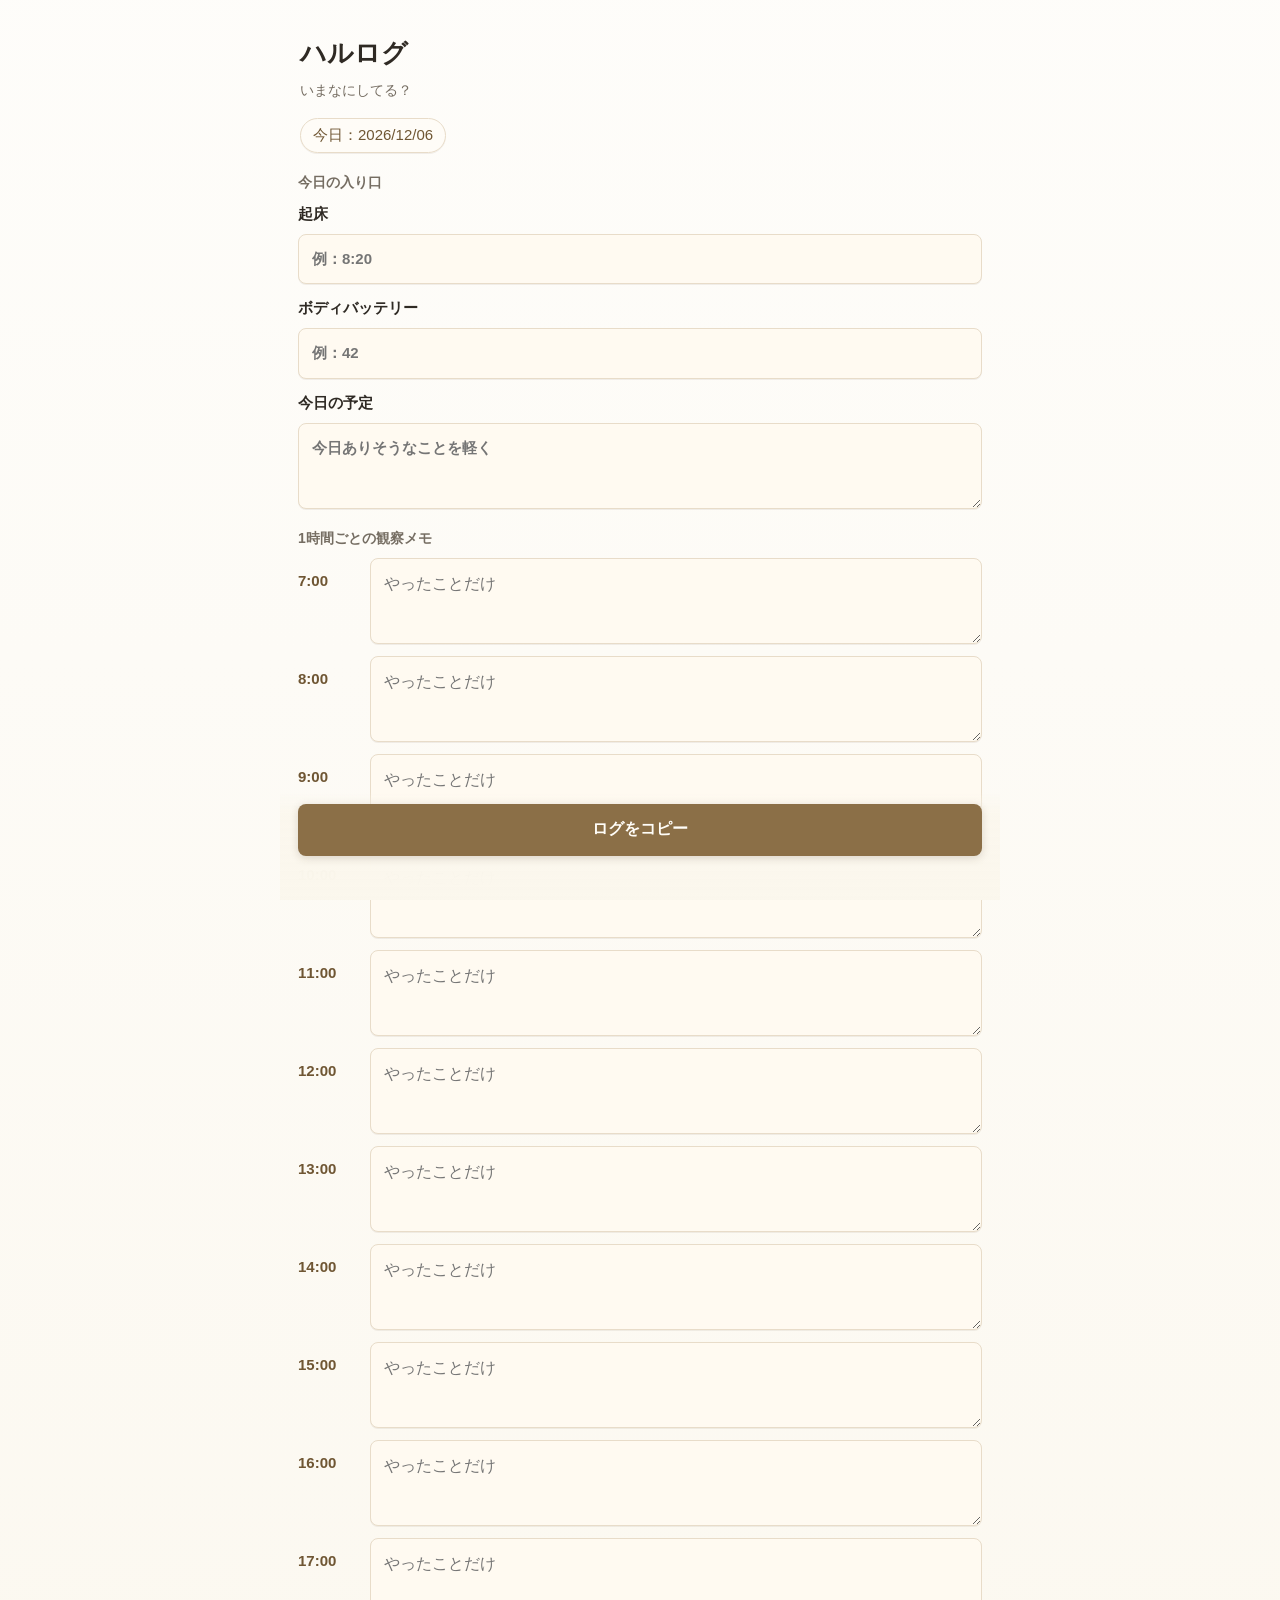
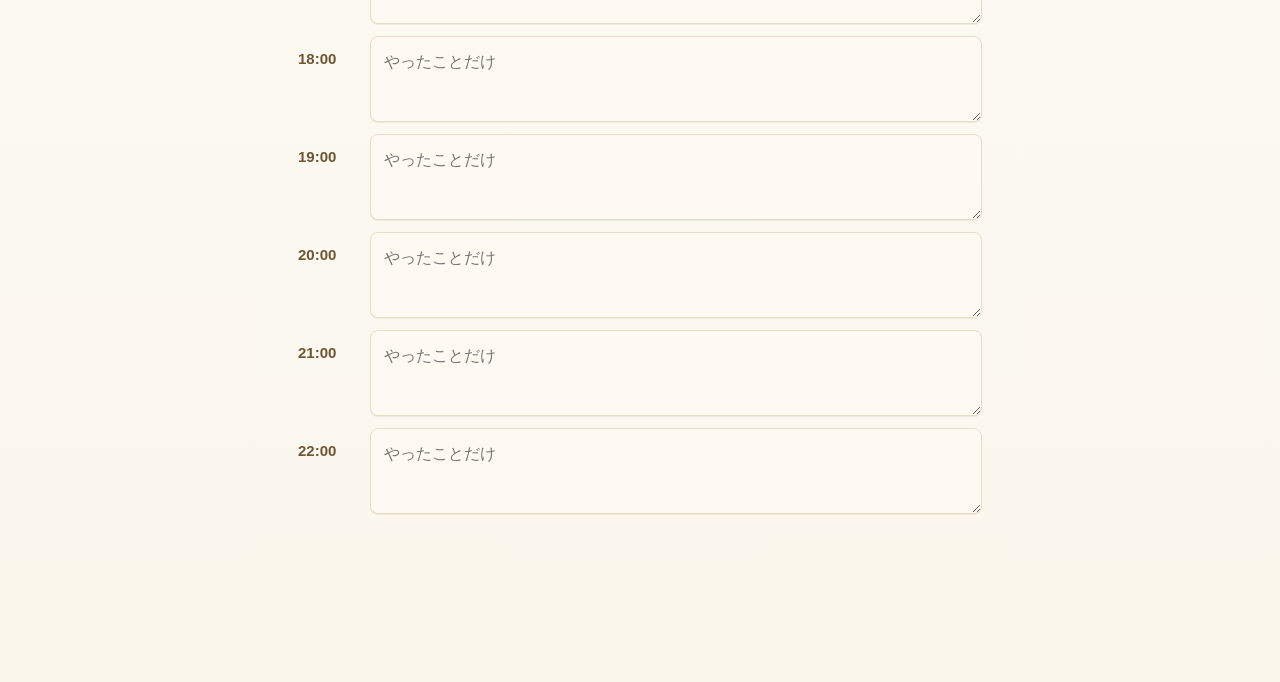
==== index.html @ 66b2111d "Add public Halulog app" ====
<!doctype html>
<html lang="ja">
<head>
  <meta charset="utf-8">
  <meta name="viewport" content="width=device-width, initial-scale=1, viewport-fit=cover">
  <meta name="apple-mobile-web-app-capable" content="yes">
  <meta name="apple-mobile-web-app-title" content="ハルログ">
  <meta name="apple-mobile-web-app-status-bar-style" content="default">
  <meta name="theme-color" content="#fbf7ed">
  <meta name="description" content="1時間ごとにやったことだけを軽く残す、個人用の時間ログアプリです。">
  <link rel="manifest" href="manifest.json">
  <link rel="apple-touch-icon" href="icons/icon-180.png">
  <link rel="icon" href="icons/icon.svg" type="image/svg+xml">
  <title>ハルログ｜いまなにしてる？</title>
  <style>
    :root {
      --paper: #fffdf7;
      --cream: #fbf7ed;
      --ink: #2f2a24;
      --muted: #756d62;
      --line: #e8dcc9;
      --field: #fffaf1;
      --accent: #8b6f47;
      --accent-dark: #6f5633;
      --shadow: 0 1px 0 rgba(86, 67, 40, 0.08);
    }

    * {
      box-sizing: border-box;
    }

    html {
      min-height: 100%;
      background: var(--cream);
    }

    body {
      min-height: 100%;
      margin: 0;
      color: var(--ink);
      background:
        linear-gradient(180deg, rgba(255, 255, 255, 0.7), rgba(251, 247, 237, 0.95)),
        var(--cream);
      font-family: -apple-system, BlinkMacSystemFont, "Hiragino Sans", "Yu Gothic", "YuGothic", "Noto Sans JP", sans-serif;
      font-size: 16px;
      line-height: 1.65;
    }

    .app {
      width: min(100%, 720px);
      margin: 0 auto;
      padding: max(22px, env(safe-area-inset-top)) 18px max(30px, env(safe-area-inset-bottom));
    }

    header {
      padding: 10px 2px 18px;
    }

    h1 {
      margin: 0;
      font-size: 26px;
      font-weight: 700;
      letter-spacing: 0;
    }

    .subtitle {
      margin: 4px 0 0;
      color: var(--muted);
      font-size: 14px;
    }

    .today {
      display: inline-flex;
      align-items: center;
      min-height: 34px;
      margin-top: 16px;
      padding: 4px 12px;
      border: 1px solid var(--line);
      border-radius: 999px;
      background: rgba(255, 253, 247, 0.76);
      color: var(--accent-dark);
      font-size: 15px;
      box-shadow: var(--shadow);
    }

    main {
      display: grid;
      gap: 18px;
      padding-bottom: 8px;
    }

    section {
      padding: 0;
    }

    .section-title {
      margin: 0 0 8px;
      color: var(--muted);
      font-size: 14px;
      font-weight: 700;
    }

    .field-group,
    .hour-list {
      display: grid;
      gap: 12px;
    }

    label {
      display: grid;
      gap: 7px;
      color: var(--ink);
      font-size: 15px;
      font-weight: 650;
    }

    input,
    textarea {
      width: 100%;
      border: 1px solid var(--line);
      border-radius: 8px;
      background: var(--field);
      color: var(--ink);
      font: inherit;
      box-shadow: var(--shadow);
      outline: none;
      -webkit-appearance: none;
      appearance: none;
    }

    input {
      min-height: 50px;
      padding: 12px 13px;
    }

    textarea {
      min-height: 86px;
      padding: 12px 13px;
      resize: vertical;
    }

    input:focus,
    textarea:focus {
      border-color: #c5a778;
      background: #fffdf8;
      box-shadow: 0 0 0 3px rgba(197, 167, 120, 0.22);
    }

    .hour-row {
      display: grid;
      grid-template-columns: 62px 1fr;
      gap: 10px;
      align-items: start;
      scroll-margin-bottom: 90px;
    }

    .hour {
      padding-top: 11px;
      color: var(--accent-dark);
      font-size: 15px;
      font-weight: 700;
      white-space: nowrap;
    }

    .actions {
      position: sticky;
      bottom: 0;
      z-index: 2;
      margin: 4px -18px 0;
      padding: 12px 18px calc(12px + env(safe-area-inset-bottom));
      background: linear-gradient(180deg, rgba(251, 247, 237, 0), rgba(251, 247, 237, 0.96) 22%, var(--cream));
    }

    button {
      width: 100%;
      min-height: 52px;
      border: 0;
      border-radius: 8px;
      background: var(--accent);
      color: #fffdf8;
      font: inherit;
      font-weight: 700;
      box-shadow: 0 2px 8px rgba(71, 52, 26, 0.18);
      cursor: pointer;
      -webkit-tap-highlight-color: transparent;
    }

    button:active {
      transform: translateY(1px);
      background: var(--accent-dark);
    }

    .message {
      min-height: 24px;
      margin: 8px 0 0;
      color: var(--muted);
      font-size: 14px;
      text-align: center;
    }

    @media (max-width: 380px) {
      .app {
        padding-left: 14px;
        padding-right: 14px;
      }

      .hour-row {
        grid-template-columns: 56px 1fr;
        gap: 8px;
      }

      h1 {
        font-size: 24px;
      }
    }
  </style>
</head>
<body>
  <div class="app">
    <header>
      <h1>ハルログ</h1>
      <p class="subtitle">いまなにしてる？</p>
      <div class="today" id="todayText" aria-live="polite"></div>
    </header>

    <main>
      <section aria-labelledby="dayTitle">
        <h2 class="section-title" id="dayTitle">今日の入り口</h2>
        <div class="field-group">
          <label>
            起床
            <input id="wake" type="text" autocomplete="off" placeholder="例：8:20">
          </label>
          <label>
            ボディバッテリー
            <input id="battery" type="text" autocomplete="off" placeholder="例：42">
          </label>
          <label>
            今日の予定
            <textarea id="plan" placeholder="今日ありそうなことを軽く"></textarea>
          </label>
        </div>
      </section>

      <section aria-labelledby="logTitle">
        <h2 class="section-title" id="logTitle">1時間ごとの観察メモ</h2>
        <div class="hour-list" id="hourList"></div>
      </section>

      <div class="actions">
        <button id="copyButton" type="button">ログをコピー</button>
        <p class="message" id="message" aria-live="polite"></p>
      </div>
    </main>
  </div>

  <script>
    (() => {
      const hours = Array.from({ length: 16 }, (_, index) => index + 7);
      const fields = ["wake", "battery", "plan"];
      const today = new Date();
      const dateKey = formatDate(today, "-");
      const storageKey = `halulog:${dateKey}`;
      const todayLabel = formatDate(today, "/");
      const hourList = document.getElementById("hourList");
      const message = document.getElementById("message");

      document.getElementById("todayText").textContent = `今日：${todayLabel}`;

      // 時間ごとの入力欄を作る
      hours.forEach((hour) => {
        const row = document.createElement("div");
        row.className = "hour-row";

        const time = document.createElement("div");
        time.className = "hour";
        time.textContent = `${hour}:00`;

        const textarea = document.createElement("textarea");
        textarea.id = `hour-${hour}`;
        textarea.dataset.hour = String(hour);
        textarea.setAttribute("aria-label", `${hour}:00 のメモ`);
        textarea.placeholder = "やったことだけ";

        row.append(time, textarea);
        hourList.append(row);
      });

      const data = loadData();
      restoreData(data);

      // 入力したら日付ごとに自動保存
      document.addEventListener("input", (event) => {
        if (event.target.matches("input, textarea")) {
          const saved = saveData();
          showMessage(saved ? "保存しました" : "保存できませんでした", 900);
        }
      });

      document.getElementById("copyButton").addEventListener("click", async () => {
        const text = buildCopyText();

        try {
          await copyText(text);
          showMessage("コピーしました");
        } catch (error) {
          showMessage("コピーできませんでした。本文を選んでコピーしてください。");
        }
      });

      function formatDate(date, separator) {
        const year = date.getFullYear();
        const month = String(date.getMonth() + 1).padStart(2, "0");
        const day = String(date.getDate()).padStart(2, "0");
        return `${year}${separator}${month}${separator}${day}`;
      }

      function loadData() {
        try {
          return JSON.parse(localStorage.getItem(storageKey)) || {};
        } catch (error) {
          return {};
        }
      }

      function restoreData(saved) {
        fields.forEach((id) => {
          document.getElementById(id).value = saved[id] || "";
        });

        hours.forEach((hour) => {
          document.getElementById(`hour-${hour}`).value = saved.logs?.[hour] || "";
        });
      }

      function collectData() {
        const logs = {};
        hours.forEach((hour) => {
          logs[hour] = document.getElementById(`hour-${hour}`).value;
        });

        return {
          wake: document.getElementById("wake").value,
          battery: document.getElementById("battery").value,
          plan: document.getElementById("plan").value,
          logs
        };
      }

      function saveData() {
        try {
          localStorage.setItem(storageKey, JSON.stringify(collectData()));
          return true;
        } catch (error) {
          return false;
        }
      }

      function buildCopyText() {
        const current = collectData();
        const lines = [
          "【ハルログ】",
          `今日：${todayLabel}`,
          `起床：${current.wake}`,
          `ボディバッテリー：${current.battery}`,
          `今日の予定：${current.plan}`,
          ""
        ];

        hours.forEach((hour) => {
          lines.push(`${hour}:00　${current.logs[hour]}`);
        });

        return lines.join("\n");
      }

      async function copyText(text) {
        if (navigator.clipboard && window.isSecureContext) {
          try {
            await navigator.clipboard.writeText(text);
            return;
          } catch (error) {
            // Safariで許可されない時は下の方法を試す
          }
        }

        // 古い環境やfile表示向けのコピー処理
        const helper = document.createElement("textarea");
        helper.value = text;
        helper.setAttribute("readonly", "");
        helper.style.fontSize = "16px";
        helper.style.position = "fixed";
        helper.style.top = "0";
        helper.style.left = "0";
        helper.style.width = "1px";
        helper.style.height = "1px";
        helper.style.opacity = "0.01";
        document.body.append(helper);
        helper.focus();
        helper.select();
        helper.setSelectionRange(0, helper.value.length);
        const copied = document.execCommand("copy");
        helper.remove();

        if (!copied) {
          throw new Error("Copy failed");
        }
      }

      function showMessage(text, duration = 1800) {
        message.textContent = text;
        window.clearTimeout(showMessage.timer);
        showMessage.timer = window.setTimeout(() => {
          message.textContent = "";
        }, duration);
      }
    })();
  </script>
</body>
</html>
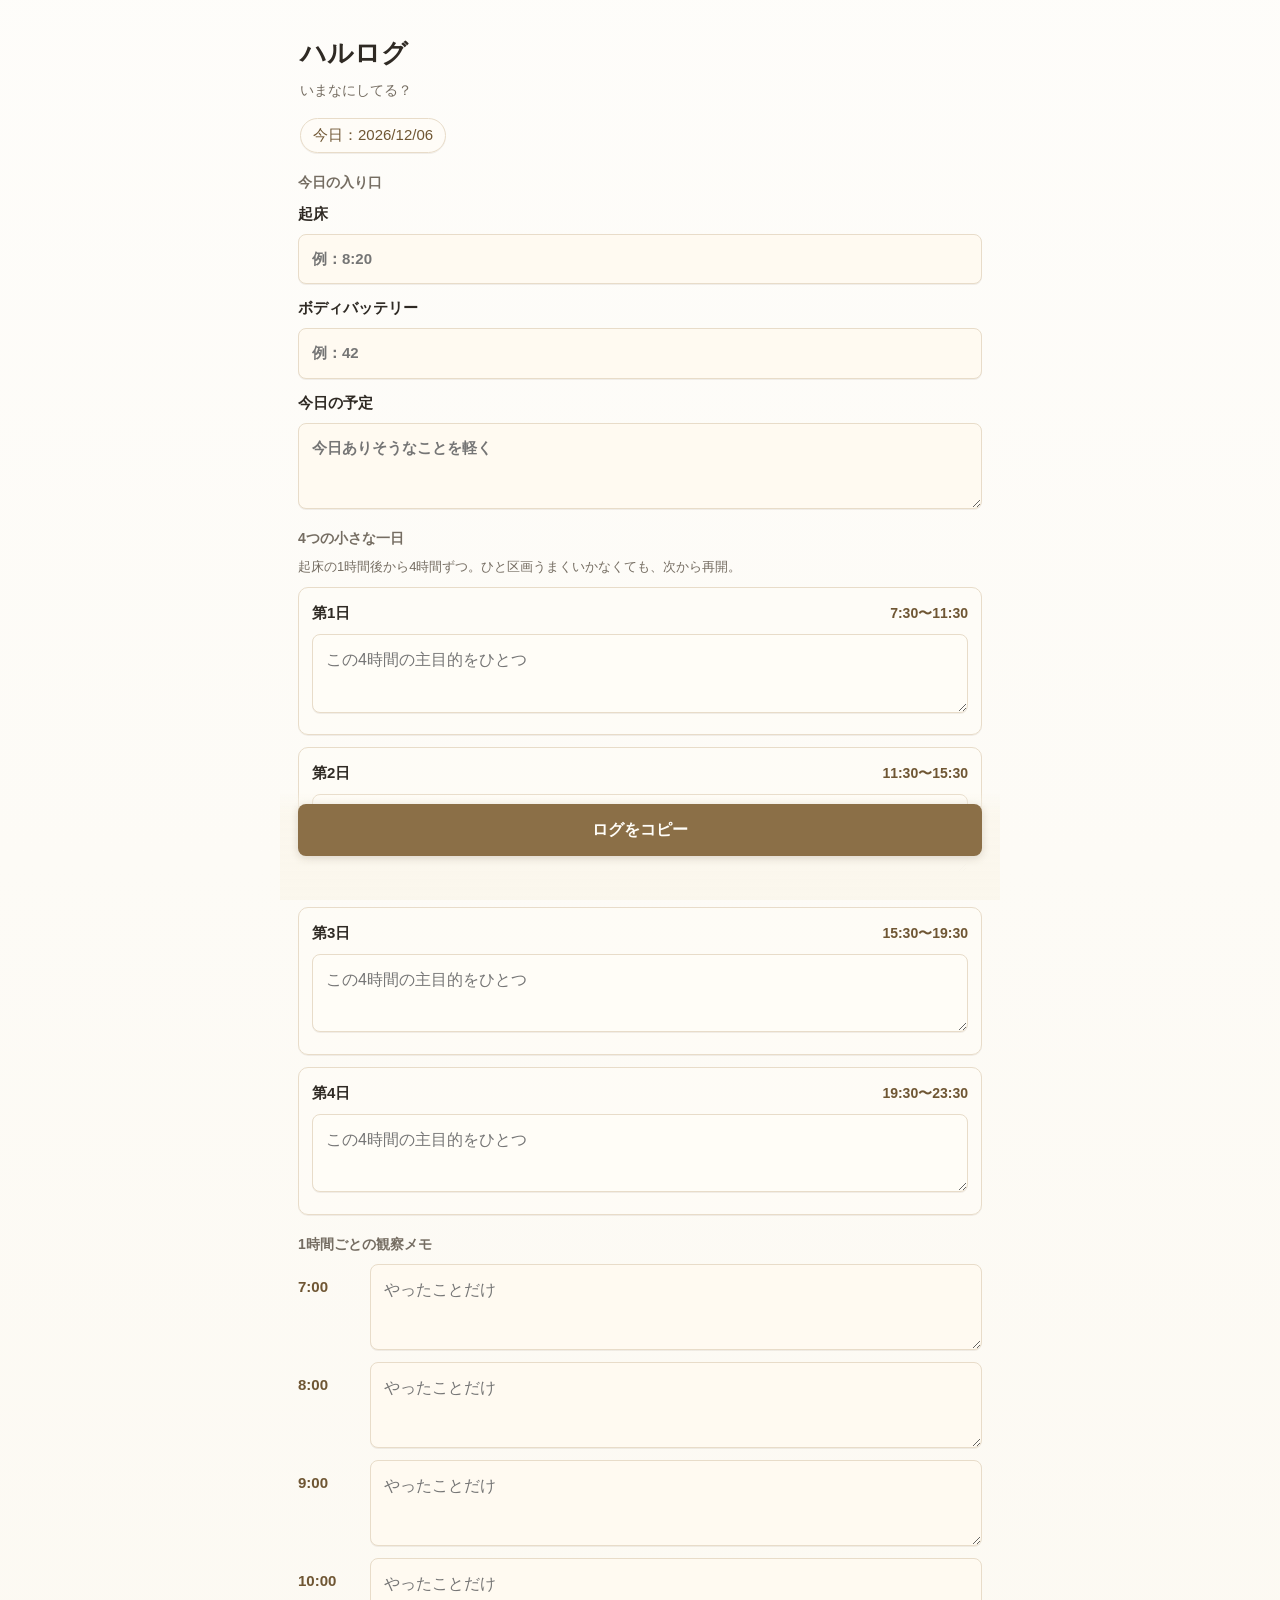
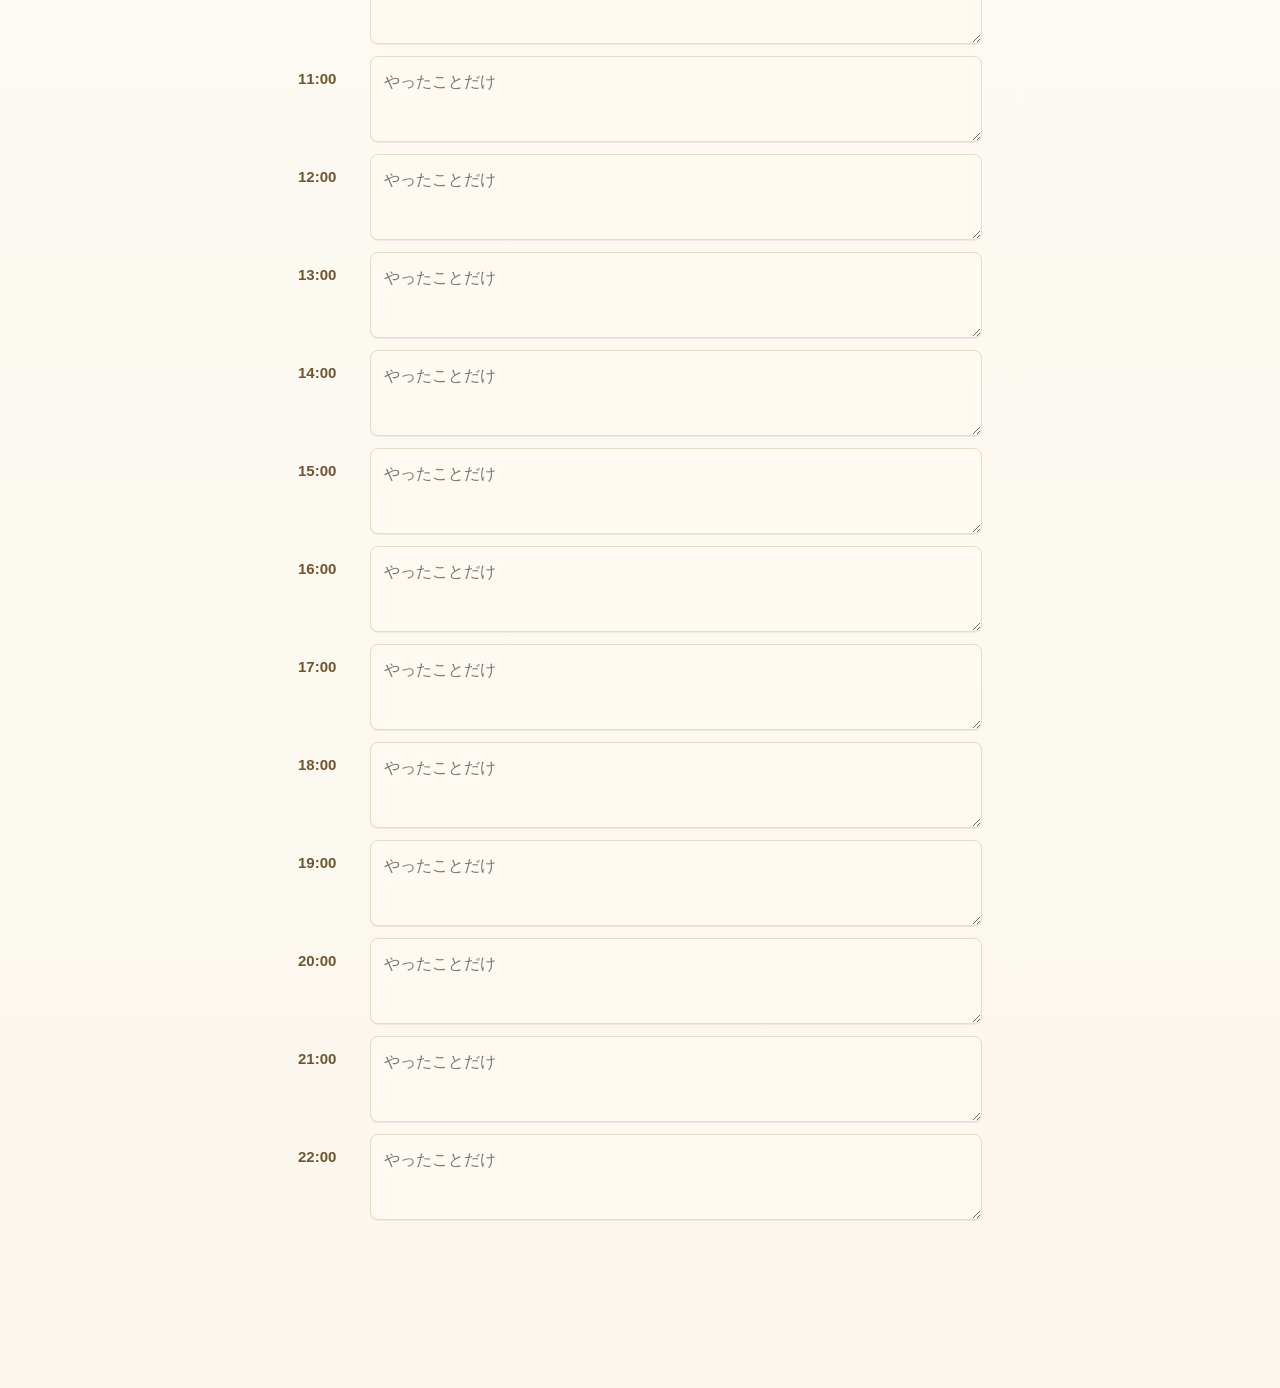
==== commit f7e30027: "Add four-part day planner" ====
--- a/index.html
+++ b/index.html
@@ -7,7 +7,7 @@
   <meta name="apple-mobile-web-app-title" content="ハルログ">
   <meta name="apple-mobile-web-app-status-bar-style" content="default">
   <meta name="theme-color" content="#fbf7ed">
-  <meta name="description" content="1時間ごとにやったことだけを軽く残す、個人用の時間ログアプリです。">
+  <meta name="description" content="一日を4時間ずつの小さな区画に分けて予定と記録を残す、個人用の時間ログアプリです。">
   <link rel="manifest" href="manifest.json">
   <link rel="apple-touch-icon" href="icons/icon-180.png">
   <link rel="icon" href="icons/icon.svg" type="image/svg+xml">
@@ -101,6 +101,7 @@
     }
 
     .field-group,
+    .day-list,
     .hour-list {
       display: grid;
       gap: 12px;
@@ -144,6 +145,46 @@
       border-color: #c5a778;
       background: #fffdf8;
       box-shadow: 0 0 0 3px rgba(197, 167, 120, 0.22);
+    }
+
+    .section-note {
+      margin: -2px 0 10px;
+      color: var(--muted);
+      font-size: 13px;
+    }
+
+    .day-card {
+      padding: 13px;
+      border: 1px solid var(--line);
+      border-radius: 10px;
+      background: rgba(255, 253, 247, 0.72);
+      box-shadow: var(--shadow);
+    }
+
+    .day-heading {
+      display: flex;
+      align-items: baseline;
+      justify-content: space-between;
+      gap: 12px;
+      margin-bottom: 8px;
+    }
+
+    .day-number {
+      color: var(--ink);
+      font-size: 15px;
+      font-weight: 700;
+    }
+
+    .day-time {
+      color: var(--accent-dark);
+      font-size: 14px;
+      font-weight: 700;
+      white-space: nowrap;
+    }
+
+    .day-card textarea {
+      min-height: 76px;
+      background: var(--paper);
     }
 
     .hour-row {
@@ -242,6 +283,12 @@
         </div>
       </section>
 
+      <section aria-labelledby="dayPlanTitle">
+        <h2 class="section-title" id="dayPlanTitle">4つの小さな一日</h2>
+        <p class="section-note">起床の1時間後から4時間ずつ。ひと区画うまくいかなくても、次から再開。</p>
+        <div class="day-list" id="dayList"></div>
+      </section>
+
       <section aria-labelledby="logTitle">
         <h2 class="section-title" id="logTitle">1時間ごとの観察メモ</h2>
         <div class="hour-list" id="hourList"></div>
@@ -257,15 +304,46 @@
   <script>
     (() => {
       const hours = Array.from({ length: 16 }, (_, index) => index + 7);
+      const dayPlans = Array.from({ length: 4 }, (_, index) => index);
       const fields = ["wake", "battery", "plan"];
       const today = new Date();
       const dateKey = formatDate(today, "-");
       const storageKey = `halulog:${dateKey}`;
       const todayLabel = formatDate(today, "/");
+      const dayList = document.getElementById("dayList");
       const hourList = document.getElementById("hourList");
       const message = document.getElementById("message");
 
       document.getElementById("todayText").textContent = `今日：${todayLabel}`;
+
+      // 起床の1時間後から、4時間ずつの「小さな一日」を作る
+      dayPlans.forEach((index) => {
+        const card = document.createElement("div");
+        card.className = "day-card";
+
+        const heading = document.createElement("div");
+        heading.className = "day-heading";
+
+        const number = document.createElement("div");
+        number.className = "day-number";
+        number.textContent = `第${index + 1}日`;
+
+        const time = document.createElement("div");
+        time.className = "day-time";
+        time.id = `day-time-${index}`;
+
+        const textarea = document.createElement("textarea");
+        textarea.id = `day-plan-${index}`;
+        textarea.dataset.dayPlan = String(index);
+        textarea.setAttribute("aria-label", `第${index + 1}日の予定`);
+        textarea.placeholder = "この4時間の主目的をひとつ";
+
+        heading.append(number, time);
+        card.append(heading, textarea);
+        dayList.append(card);
+      });
+
+      updateDayTimes();
 
       // 時間ごとの入力欄を作る
       hours.forEach((hour) => {
@@ -291,6 +369,10 @@
 
       // 入力したら日付ごとに自動保存
       document.addEventListener("input", (event) => {
+        if (event.target.id === "wake") {
+          updateDayTimes();
+        }
+
         if (event.target.matches("input, textarea")) {
           const saved = saveData();
           showMessage(saved ? "保存しました" : "保存できませんでした", 900);
@@ -328,12 +410,23 @@
           document.getElementById(id).value = saved[id] || "";
         });
 
+        dayPlans.forEach((index) => {
+          document.getElementById(`day-plan-${index}`).value = saved.dayPlans?.[index] || "";
+        });
+
         hours.forEach((hour) => {
           document.getElementById(`hour-${hour}`).value = saved.logs?.[hour] || "";
         });
+
+        updateDayTimes();
       }
 
       function collectData() {
+        const plannedDays = {};
+        dayPlans.forEach((index) => {
+          plannedDays[index] = document.getElementById(`day-plan-${index}`).value;
+        });
+
         const logs = {};
         hours.forEach((hour) => {
           logs[hour] = document.getElementById(`hour-${hour}`).value;
@@ -343,6 +436,7 @@
           wake: document.getElementById("wake").value,
           battery: document.getElementById("battery").value,
           plan: document.getElementById("plan").value,
+          dayPlans: plannedDays,
           logs
         };
       }
@@ -364,14 +458,53 @@
           `起床：${current.wake}`,
           `ボディバッテリー：${current.battery}`,
           `今日の予定：${current.plan}`,
-          ""
+          "",
+          "【4つの小さな一日】"
         ];
+
+        dayPlans.forEach((index) => {
+          lines.push(`第${index + 1}日（${getDayTimeLabel(index)}）　${current.dayPlans[index]}`);
+        });
+
+        lines.push("", "【1時間ごとの観察メモ】");
 
         hours.forEach((hour) => {
           lines.push(`${hour}:00　${current.logs[hour]}`);
         });
 
         return lines.join("\n");
+      }
+
+      function updateDayTimes() {
+        dayPlans.forEach((index) => {
+          document.getElementById(`day-time-${index}`).textContent = getDayTimeLabel(index);
+        });
+      }
+
+      function getDayTimeLabel(index) {
+        const wakeMinutes = parseTime(document.getElementById("wake").value);
+        const firstStart = (wakeMinutes ?? 390) + 60;
+        const start = firstStart + index * 240;
+        const end = start + 240;
+        return `${formatClock(start)}〜${formatClock(end)}`;
+      }
+
+      function parseTime(value) {
+        const match = String(value).trim().match(/^(\d{1,2}):(\d{2})$/);
+        if (!match) return null;
+
+        const hour = Number(match[1]);
+        const minute = Number(match[2]);
+        if (hour > 23 || minute > 59) return null;
+        return hour * 60 + minute;
+      }
+
+      function formatClock(totalMinutes) {
+        const dayOffset = Math.floor(totalMinutes / 1440);
+        const normalized = ((totalMinutes % 1440) + 1440) % 1440;
+        const hour = Math.floor(normalized / 60);
+        const minute = String(normalized % 60).padStart(2, "0");
+        return `${dayOffset > 0 ? "翌 " : ""}${hour}:${minute}`;
       }
 
       async function copyText(text) {
@@ -418,3 +551,4 @@
   </script>
 </body>
 </html>
+
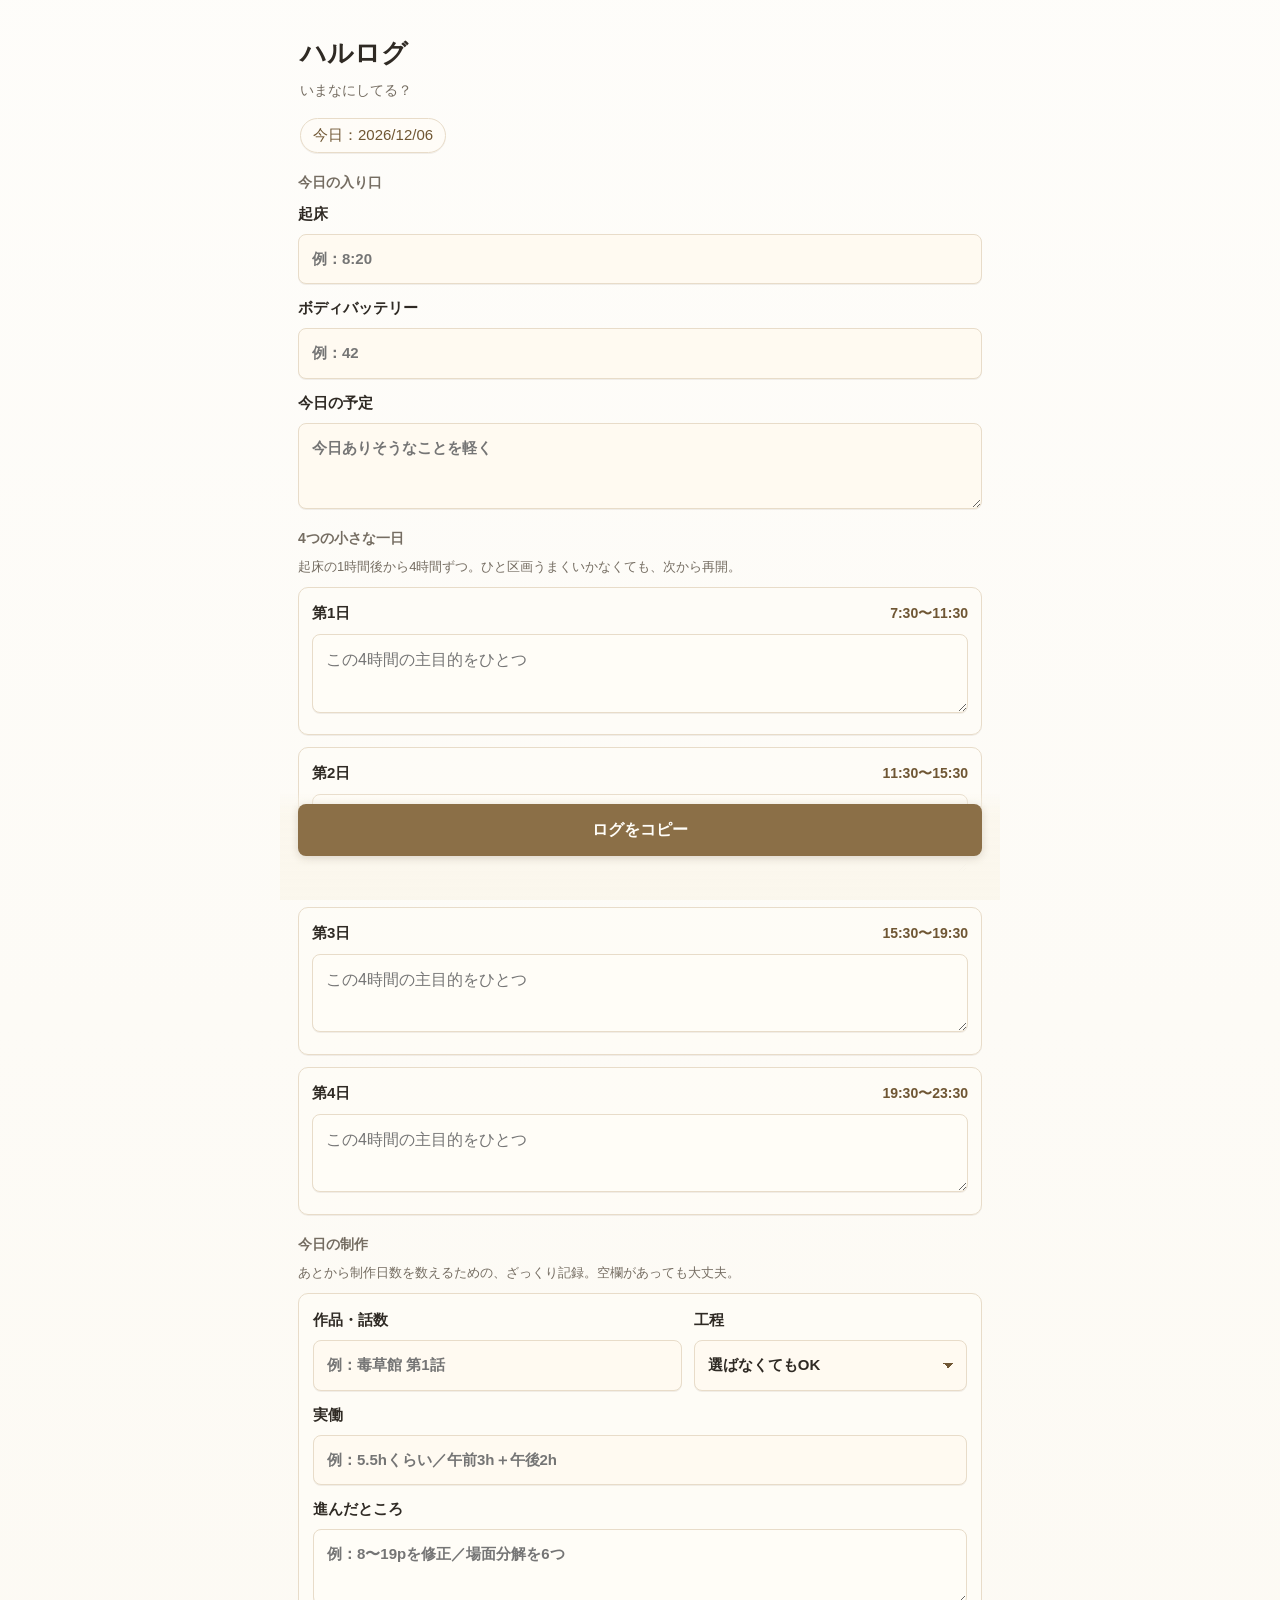
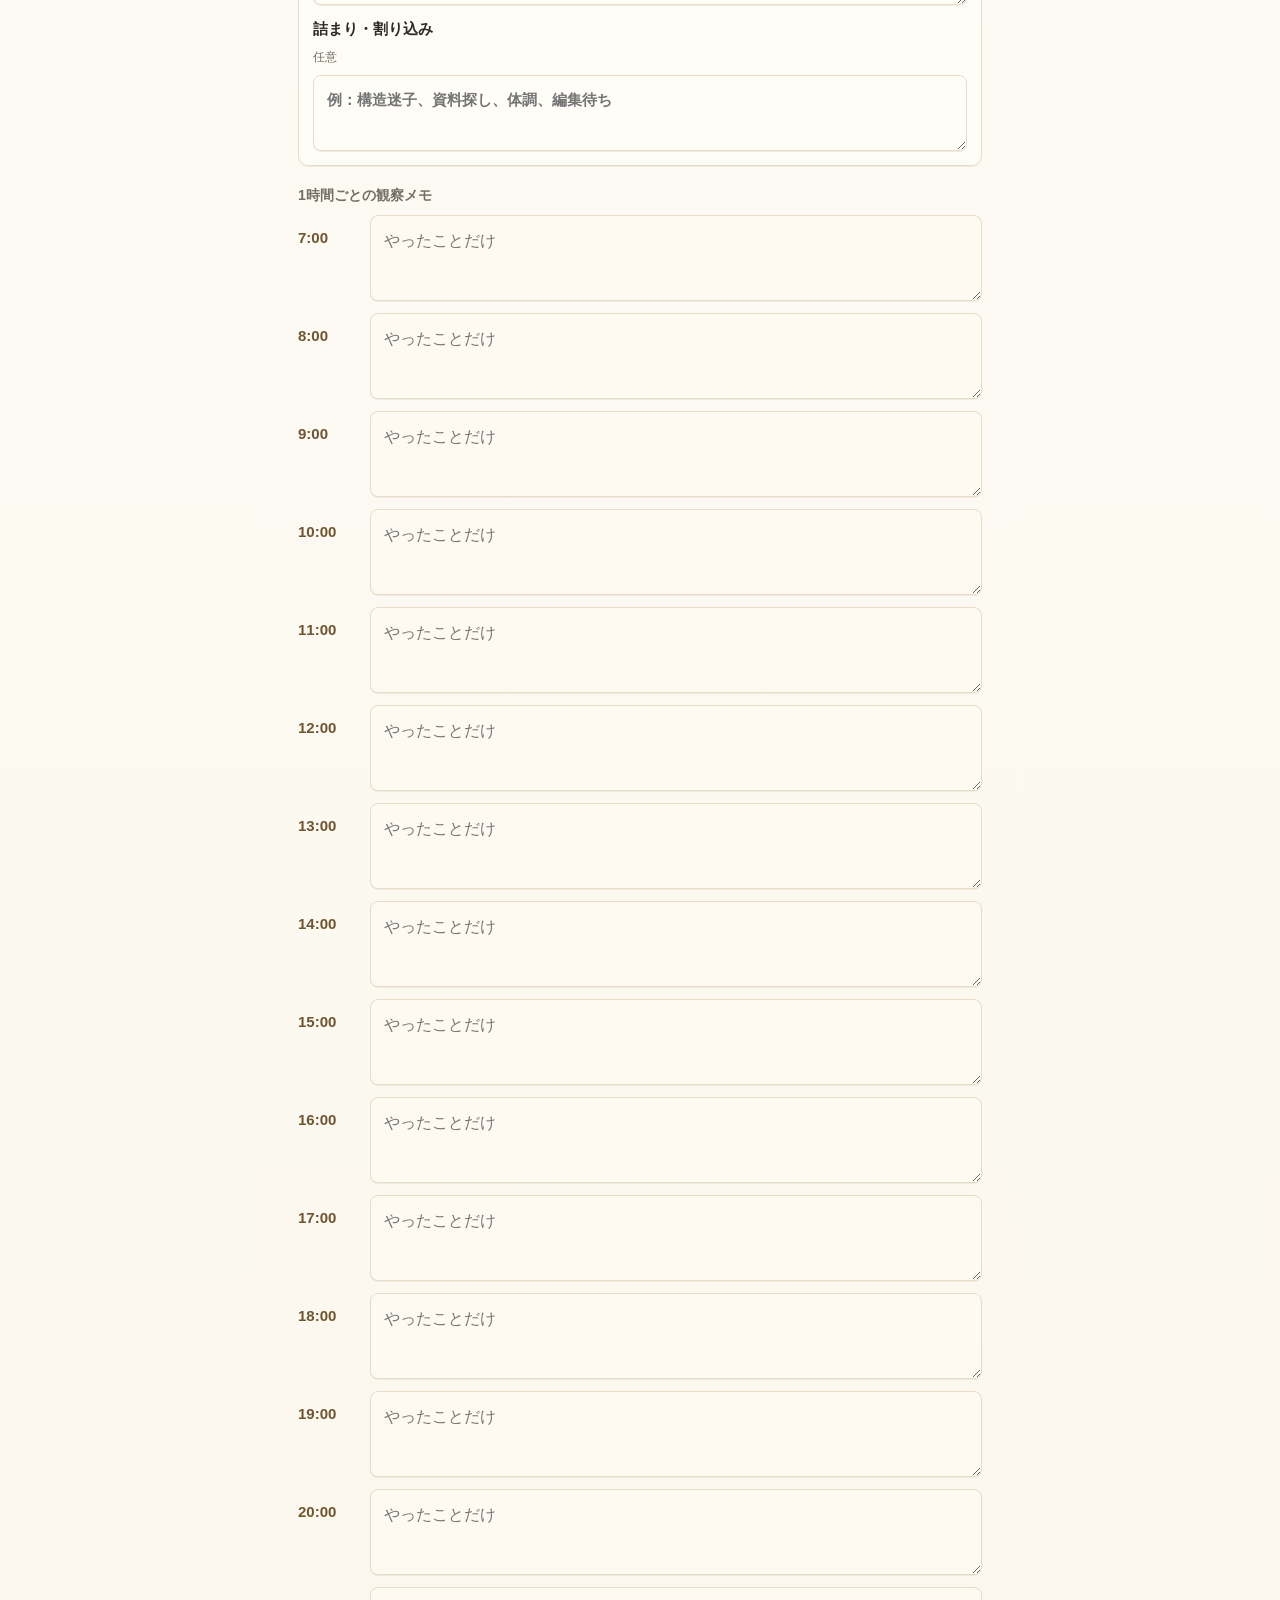
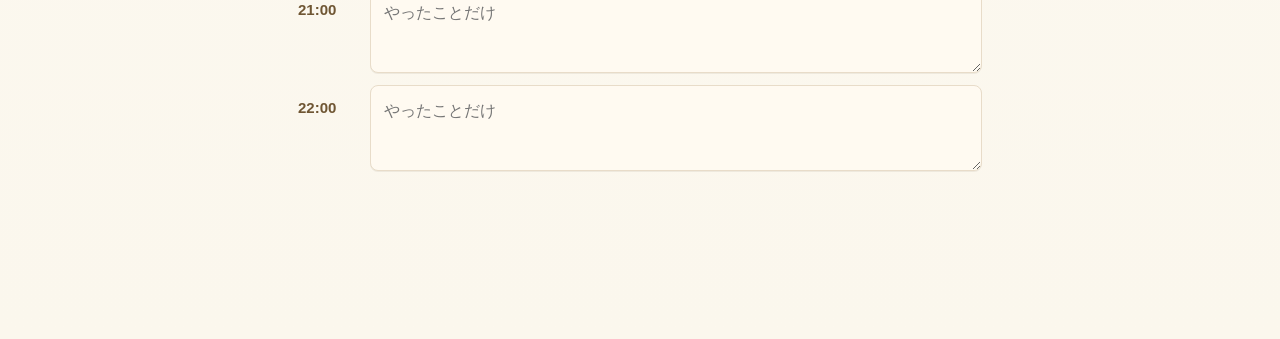
==== commit 31dee2fe: "Add production log fields" ====
--- a/index.html
+++ b/index.html
@@ -25,9 +25,7 @@
       --shadow: 0 1px 0 rgba(86, 67, 40, 0.08);
     }
 
-    * {
-      box-sizing: border-box;
-    }
+    * { box-sizing: border-box; }
 
     html {
       min-height: 100%;
@@ -52,9 +50,7 @@
       padding: max(22px, env(safe-area-inset-top)) 18px max(30px, env(safe-area-inset-bottom));
     }
 
-    header {
-      padding: 10px 2px 18px;
-    }
+    header { padding: 10px 2px 18px; }
 
     h1 {
       margin: 0;
@@ -89,9 +85,7 @@
       padding-bottom: 8px;
     }
 
-    section {
-      padding: 0;
-    }
+    section { padding: 0; }
 
     .section-title {
       margin: 0 0 8px;
@@ -100,9 +94,16 @@
       font-weight: 700;
     }
 
+    .section-note {
+      margin: -2px 0 10px;
+      color: var(--muted);
+      font-size: 13px;
+    }
+
     .field-group,
     .day-list,
-    .hour-list {
+    .hour-list,
+    .work-fields {
       display: grid;
       gap: 12px;
     }
@@ -116,7 +117,8 @@
     }
 
     input,
-    textarea {
+    textarea,
+    select {
       width: 100%;
       border: 1px solid var(--line);
       border-radius: 8px;
@@ -129,9 +131,22 @@
       appearance: none;
     }
 
-    input {
+    input,
+    select {
       min-height: 50px;
       padding: 12px 13px;
+    }
+
+    select {
+      padding-right: 38px;
+      background-image:
+        linear-gradient(45deg, transparent 50%, var(--accent-dark) 50%),
+        linear-gradient(135deg, var(--accent-dark) 50%, transparent 50%);
+      background-position:
+        calc(100% - 18px) 22px,
+        calc(100% - 13px) 22px;
+      background-size: 5px 5px, 5px 5px;
+      background-repeat: no-repeat;
     }
 
     textarea {
@@ -141,19 +156,15 @@
     }
 
     input:focus,
-    textarea:focus {
+    textarea:focus,
+    select:focus {
       border-color: #c5a778;
-      background: #fffdf8;
+      background-color: #fffdf8;
       box-shadow: 0 0 0 3px rgba(197, 167, 120, 0.22);
     }
 
-    .section-note {
-      margin: -2px 0 10px;
-      color: var(--muted);
-      font-size: 13px;
-    }
-
-    .day-card {
+    .day-card,
+    .work-card {
       padding: 13px;
       border: 1px solid var(--line);
       border-radius: 10px;
@@ -185,6 +196,28 @@
     .day-card textarea {
       min-height: 76px;
       background: var(--paper);
+    }
+
+    .work-card {
+      padding: 14px;
+      background: rgba(255, 253, 247, 0.82);
+    }
+
+    .work-grid {
+      display: grid;
+      grid-template-columns: minmax(0, 1.35fr) minmax(0, 1fr);
+      gap: 12px;
+    }
+
+    .work-fields textarea {
+      min-height: 72px;
+      background: var(--paper);
+    }
+
+    .optional {
+      color: var(--muted);
+      font-size: 12px;
+      font-weight: 500;
     }
 
     .hour-row {
@@ -239,6 +272,10 @@
       text-align: center;
     }
 
+    @media (max-width: 520px) {
+      .work-grid { grid-template-columns: 1fr; }
+    }
+
     @media (max-width: 380px) {
       .app {
         padding-left: 14px;
@@ -250,9 +287,7 @@
         gap: 8px;
       }
 
-      h1 {
-        font-size: 24px;
-      }
+      h1 { font-size: 24px; }
     }
   </style>
 </head>
@@ -274,7 +309,7 @@
           </label>
           <label>
             ボディバッテリー
-            <input id="battery" type="text" autocomplete="off" placeholder="例：42">
+            <input id="battery" type="text" inputmode="numeric" autocomplete="off" placeholder="例：42">
           </label>
           <label>
             今日の予定
@@ -289,6 +324,50 @@
         <div class="day-list" id="dayList"></div>
       </section>
 
+      <section aria-labelledby="workTitle">
+        <h2 class="section-title" id="workTitle">今日の制作</h2>
+        <p class="section-note">あとから制作日数を数えるための、ざっくり記録。空欄があっても大丈夫。</p>
+        <div class="work-card">
+          <div class="work-fields">
+            <div class="work-grid">
+              <label>
+                作品・話数
+                <input id="workTitleInput" type="text" autocomplete="off" placeholder="例：毒草館 第1話">
+              </label>
+              <label>
+                工程
+                <select id="workStage">
+                  <option value="">選ばなくてもOK</option>
+                  <option>プロット</option>
+                  <option>場面分解</option>
+                  <option>ミニネーム</option>
+                  <option>清書ネーム</option>
+                  <option>ネーム修正</option>
+                  <option>作画</option>
+                  <option>資料・準備</option>
+                  <option>その他</option>
+                </select>
+              </label>
+            </div>
+
+            <label>
+              実働
+              <input id="workTime" type="text" autocomplete="off" placeholder="例：5.5hくらい／午前3h＋午後2h">
+            </label>
+
+            <label>
+              進んだところ
+              <textarea id="workProgress" placeholder="例：8〜19pを修正／場面分解を6つ"></textarea>
+            </label>
+
+            <label>
+              詰まり・割り込み <span class="optional">任意</span>
+              <textarea id="workBlockers" placeholder="例：構造迷子、資料探し、体調、編集待ち"></textarea>
+            </label>
+          </div>
+        </div>
+      </section>
+
       <section aria-labelledby="logTitle">
         <h2 class="section-title" id="logTitle">1時間ごとの観察メモ</h2>
         <div class="hour-list" id="hourList"></div>
@@ -306,6 +385,7 @@
       const hours = Array.from({ length: 16 }, (_, index) => index + 7);
       const dayPlans = Array.from({ length: 4 }, (_, index) => index);
       const fields = ["wake", "battery", "plan"];
+      const workFields = ["workTitleInput", "workStage", "workTime", "workProgress", "workBlockers"];
       const today = new Date();
       const dateKey = formatDate(today, "-");
       const storageKey = `halulog:${dateKey}`;
@@ -316,7 +396,6 @@
 
       document.getElementById("todayText").textContent = `今日：${todayLabel}`;
 
-      // 起床の1時間後から、4時間ずつの「小さな一日」を作る
       dayPlans.forEach((index) => {
         const card = document.createElement("div");
         card.className = "day-card";
@@ -345,7 +424,6 @@
 
       updateDayTimes();
 
-      // 時間ごとの入力欄を作る
       hours.forEach((hour) => {
         const row = document.createElement("div");
         row.className = "hour-row";
@@ -367,17 +445,19 @@
       const data = loadData();
       restoreData(data);
 
-      // 入力したら日付ごとに自動保存
-      document.addEventListener("input", (event) => {
+      const saveFromEvent = (event) => {
         if (event.target.id === "wake") {
           updateDayTimes();
         }
 
-        if (event.target.matches("input, textarea")) {
+        if (event.target.matches("input, textarea, select")) {
           const saved = saveData();
           showMessage(saved ? "保存しました" : "保存できませんでした", 900);
         }
-      });
+      };
+
+      document.addEventListener("input", saveFromEvent);
+      document.addEventListener("change", saveFromEvent);
 
       document.getElementById("copyButton").addEventListener("click", async () => {
         const text = buildCopyText();
@@ -410,6 +490,10 @@
           document.getElementById(id).value = saved[id] || "";
         });
 
+        workFields.forEach((id) => {
+          document.getElementById(id).value = saved.work?.[id] || "";
+        });
+
         dayPlans.forEach((index) => {
           document.getElementById(`day-plan-${index}`).value = saved.dayPlans?.[index] || "";
         });
@@ -430,6 +514,11 @@
         const logs = {};
         hours.forEach((hour) => {
           logs[hour] = document.getElementById(`hour-${hour}`).value;
+        });
+
+        const work = {};
+        workFields.forEach((id) => {
+          work[id] = document.getElementById(id).value;
         });
 
         return {
@@ -437,6 +526,7 @@
           battery: document.getElementById("battery").value,
           plan: document.getElementById("plan").value,
           dayPlans: plannedDays,
+          work,
           logs
         };
       }
@@ -466,6 +556,21 @@
           lines.push(`第${index + 1}日（${getDayTimeLabel(index)}）　${current.dayPlans[index]}`);
         });
 
+        const work = current.work;
+        const hasWorkData = workFields.some((id) => String(work[id] || "").trim());
+
+        if (hasWorkData) {
+          lines.push(
+            "",
+            "【制作実績】",
+            `作品・話数：${work.workTitleInput}`,
+            `工程：${work.workStage}`,
+            `実働：${work.workTime}`,
+            `進捗：${work.workProgress}`,
+            `詰まり・割り込み：${work.workBlockers}`
+          );
+        }
+
         lines.push("", "【1時間ごとの観察メモ】");
 
         hours.forEach((hour) => {
@@ -517,7 +622,6 @@
           }
         }
 
-        // 古い環境やfile表示向けのコピー処理
         const helper = document.createElement("textarea");
         helper.value = text;
         helper.setAttribute("readonly", "");
@@ -551,4 +655,3 @@
   </script>
 </body>
 </html>
-
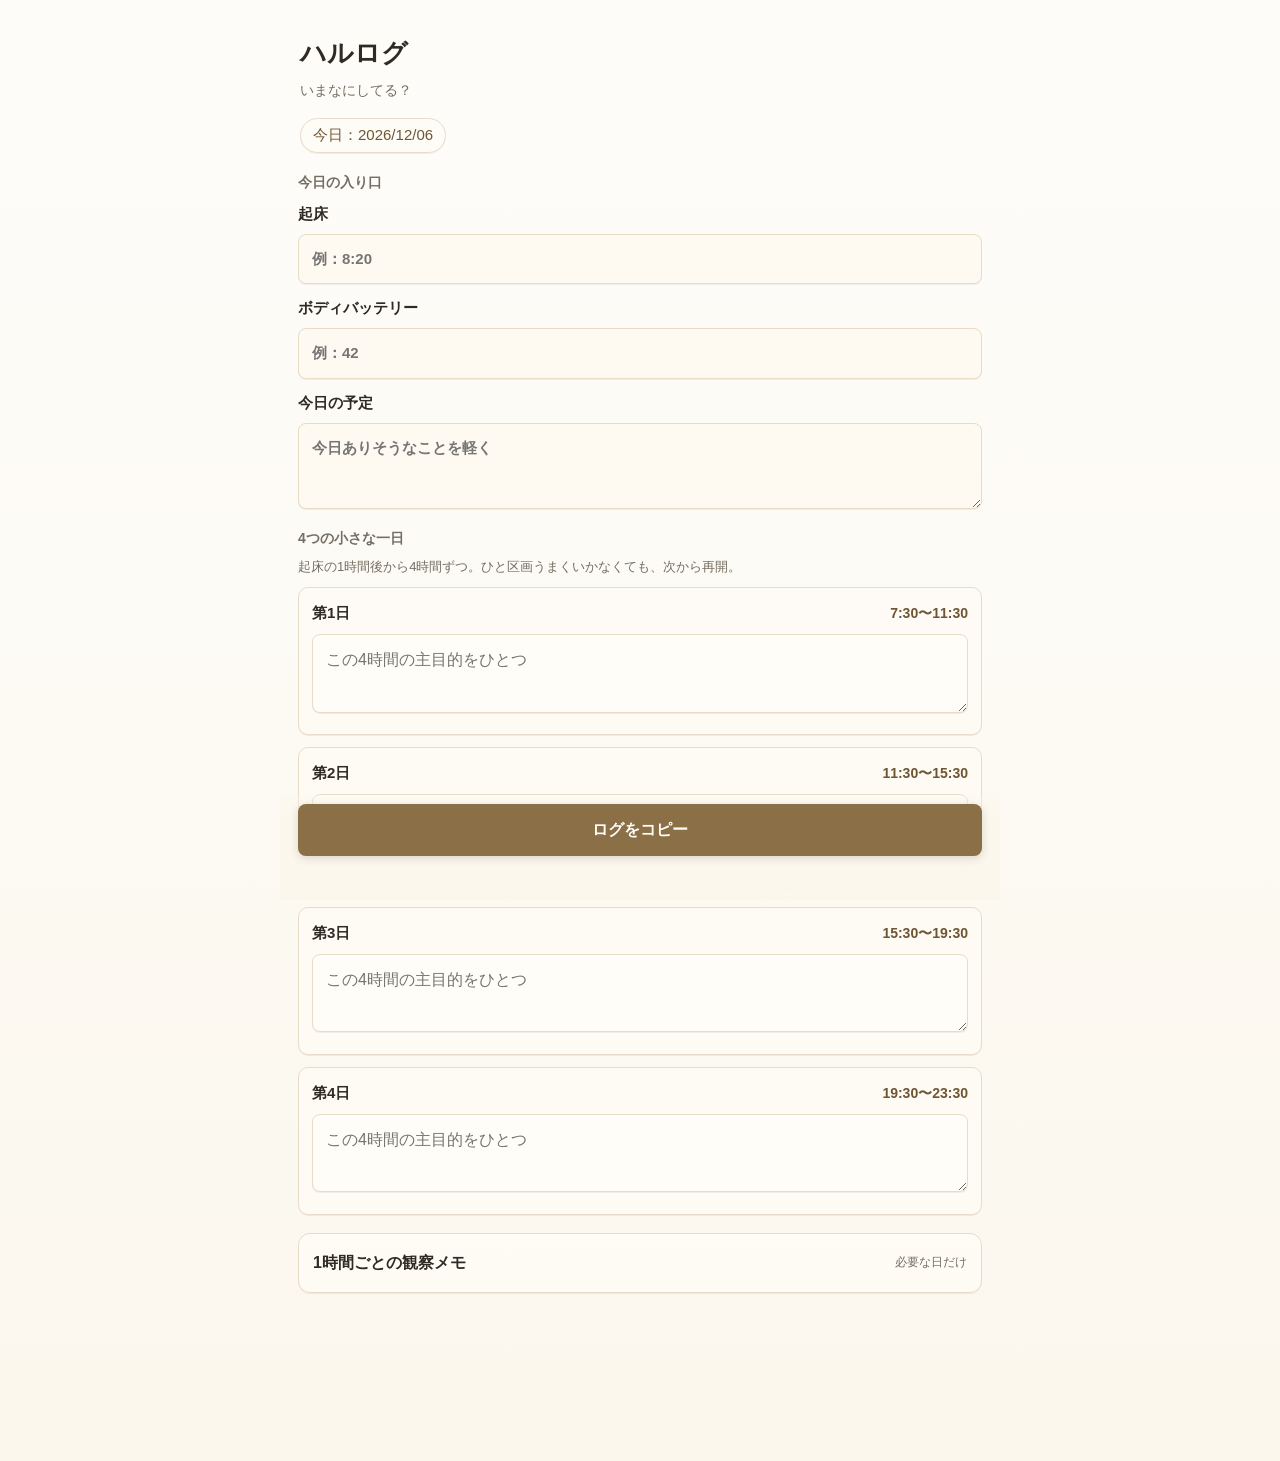
==== commit 0e94c721: "Replace production form with morning review" ====
--- a/index.html
+++ b/index.html
@@ -22,6 +22,7 @@
       --field: #fffaf1;
       --accent: #8b6f47;
       --accent-dark: #6f5633;
+      --accent-soft: #f1e6d4;
       --shadow: 0 1px 0 rgba(86, 67, 40, 0.08);
     }
 
@@ -56,7 +57,6 @@
       margin: 0;
       font-size: 26px;
       font-weight: 700;
-      letter-spacing: 0;
     }
 
     .subtitle {
@@ -102,8 +102,7 @@
 
     .field-group,
     .day-list,
-    .hour-list,
-    .work-fields {
+    .hour-list {
       display: grid;
       gap: 12px;
     }
@@ -117,8 +116,7 @@
     }
 
     input,
-    textarea,
-    select {
+    textarea {
       width: 100%;
       border: 1px solid var(--line);
       border-radius: 8px;
@@ -131,22 +129,9 @@
       appearance: none;
     }
 
-    input,
-    select {
+    input {
       min-height: 50px;
       padding: 12px 13px;
-    }
-
-    select {
-      padding-right: 38px;
-      background-image:
-        linear-gradient(45deg, transparent 50%, var(--accent-dark) 50%),
-        linear-gradient(135deg, var(--accent-dark) 50%, transparent 50%);
-      background-position:
-        calc(100% - 18px) 22px,
-        calc(100% - 13px) 22px;
-      background-size: 5px 5px, 5px 5px;
-      background-repeat: no-repeat;
     }
 
     textarea {
@@ -156,15 +141,13 @@
     }
 
     input:focus,
-    textarea:focus,
-    select:focus {
+    textarea:focus {
       border-color: #c5a778;
-      background-color: #fffdf8;
+      background: #fffdf8;
       box-shadow: 0 0 0 3px rgba(197, 167, 120, 0.22);
     }
 
-    .day-card,
-    .work-card {
+    .day-card {
       padding: 13px;
       border: 1px solid var(--line);
       border-radius: 10px;
@@ -198,51 +181,158 @@
       background: var(--paper);
     }
 
-    .work-card {
-      padding: 14px;
+    .review-card,
+    .hour-details {
+      overflow: hidden;
+      border: 1px solid var(--line);
+      border-radius: 12px;
       background: rgba(255, 253, 247, 0.82);
-    }
-
-    .work-grid {
+      box-shadow: var(--shadow);
+    }
+
+    .review-card > summary,
+    .hour-details > summary {
+      display: flex;
+      align-items: center;
+      justify-content: space-between;
+      gap: 12px;
+      min-height: 58px;
+      padding: 12px 14px;
+      color: var(--ink);
+      font-weight: 700;
+      cursor: pointer;
+      list-style: none;
+      -webkit-tap-highlight-color: transparent;
+    }
+
+    .review-card > summary::-webkit-details-marker,
+    .hour-details > summary::-webkit-details-marker {
+      display: none;
+    }
+
+    .summary-main {
       display: grid;
-      grid-template-columns: minmax(0, 1.35fr) minmax(0, 1fr);
-      gap: 12px;
-    }
-
-    .work-fields textarea {
-      min-height: 72px;
-      background: var(--paper);
-    }
-
-    .optional {
+      gap: 1px;
+    }
+
+    .summary-date,
+    .summary-status,
+    .detail-hint {
       color: var(--muted);
       font-size: 12px;
       font-weight: 500;
     }
 
-    .hour-row {
+    .summary-status {
+      color: var(--accent-dark);
+      white-space: nowrap;
+    }
+
+    .review-body {
       display: grid;
-      grid-template-columns: 62px 1fr;
-      gap: 10px;
-      align-items: start;
-      scroll-margin-bottom: 90px;
-    }
-
-    .hour {
-      padding-top: 11px;
+      gap: 16px;
+      padding: 0 14px 15px;
+      border-top: 1px solid rgba(232, 220, 201, 0.78);
+    }
+
+    .previous-plan {
+      margin-top: 14px;
+      padding: 12px;
+      border-radius: 9px;
+      background: var(--accent-soft);
+    }
+
+    .previous-plan-title {
+      margin: 0 0 5px;
       color: var(--accent-dark);
+      font-size: 13px;
+      font-weight: 700;
+    }
+
+    .previous-plan-list {
+      display: grid;
+      gap: 4px;
+      margin: 0;
+      padding-left: 1.2em;
+      font-size: 14px;
+    }
+
+    .previous-plan-empty {
+      margin: 0;
+      color: var(--muted);
+      font-size: 14px;
+    }
+
+    fieldset {
+      min-width: 0;
+      margin: 0;
+      padding: 0;
+      border: 0;
+    }
+
+    legend {
+      margin-bottom: 8px;
+      color: var(--ink);
       font-size: 15px;
       font-weight: 700;
-      white-space: nowrap;
-    }
-
-    .actions {
-      position: sticky;
-      bottom: 0;
-      z-index: 2;
-      margin: 4px -18px 0;
-      padding: 12px 18px calc(12px + env(safe-area-inset-bottom));
-      background: linear-gradient(180deg, rgba(251, 247, 237, 0), rgba(251, 247, 237, 0.96) 22%, var(--cream));
+    }
+
+    .choice-grid {
+      display: grid;
+      grid-template-columns: repeat(2, minmax(0, 1fr));
+      gap: 8px;
+    }
+
+    .choice {
+      position: relative;
+      display: block;
+      font-weight: 600;
+    }
+
+    .choice input {
+      position: absolute;
+      width: 1px;
+      height: 1px;
+      min-height: 0;
+      margin: 0;
+      padding: 0;
+      opacity: 0;
+      pointer-events: none;
+    }
+
+    .choice span {
+      display: flex;
+      align-items: center;
+      justify-content: center;
+      min-height: 46px;
+      padding: 9px 8px;
+      border: 1px solid var(--line);
+      border-radius: 9px;
+      background: var(--paper);
+      color: var(--ink);
+      font-size: 14px;
+      text-align: center;
+      box-shadow: var(--shadow);
+    }
+
+    .choice input:focus-visible + span {
+      box-shadow: 0 0 0 3px rgba(197, 167, 120, 0.22);
+    }
+
+    .choice input:checked + span {
+      border-color: #b99661;
+      background: var(--accent-soft);
+      color: var(--accent-dark);
+      font-weight: 700;
+    }
+
+    .review-note input {
+      background: var(--paper);
+    }
+
+    .review-actions {
+      display: grid;
+      gap: 8px;
     }
 
     button {
@@ -264,6 +354,53 @@
       background: var(--accent-dark);
     }
 
+    .secondary-button {
+      min-height: 44px;
+      border: 1px solid var(--line);
+      background: transparent;
+      color: var(--muted);
+      box-shadow: none;
+      font-size: 14px;
+    }
+
+    .secondary-button:active {
+      background: var(--accent-soft);
+      color: var(--accent-dark);
+    }
+
+    .hour-details[open] > summary {
+      border-bottom: 1px solid var(--line);
+    }
+
+    .hour-details .hour-list {
+      padding: 13px;
+    }
+
+    .hour-row {
+      display: grid;
+      grid-template-columns: 62px 1fr;
+      gap: 10px;
+      align-items: start;
+      scroll-margin-bottom: 90px;
+    }
+
+    .hour {
+      padding-top: 11px;
+      color: var(--accent-dark);
+      font-size: 15px;
+      font-weight: 700;
+      white-space: nowrap;
+    }
+
+    .actions {
+      position: sticky;
+      bottom: 0;
+      z-index: 2;
+      margin: 4px -18px 0;
+      padding: 12px 18px calc(12px + env(safe-area-inset-bottom));
+      background: linear-gradient(180deg, rgba(251, 247, 237, 0), rgba(251, 247, 237, 0.96) 22%, var(--cream));
+    }
+
     .message {
       min-height: 24px;
       margin: 8px 0 0;
@@ -272,9 +409,7 @@
       text-align: center;
     }
 
-    @media (max-width: 520px) {
-      .work-grid { grid-template-columns: 1fr; }
-    }
+    [hidden] { display: none !important; }
 
     @media (max-width: 380px) {
       .app {
@@ -300,7 +435,84 @@
     </header>
 
     <main>
-      <section aria-labelledby="dayTitle">
+      <section id="yesterdaySection" hidden aria-labelledby="yesterdayTitle">
+        <details class="review-card" id="yesterdayReview">
+          <summary>
+            <span class="summary-main">
+              <span id="yesterdayTitle">昨日どうだった？</span>
+              <span class="summary-date" id="yesterdayDateText"></span>
+            </span>
+            <span class="summary-status" id="reviewStatus">30秒で振り返り</span>
+          </summary>
+
+          <div class="review-body">
+            <div class="previous-plan">
+              <p class="previous-plan-title">昨日の予定</p>
+              <div id="previousPlanContent"></div>
+            </div>
+
+            <fieldset>
+              <legend>進み具合</legend>
+              <div class="choice-grid">
+                <label class="choice">
+                  <input type="radio" name="reviewResult" value="予定どおり">
+                  <span>予定どおり</span>
+                </label>
+                <label class="choice">
+                  <input type="radio" name="reviewResult" value="少し進んだ">
+                  <span>少し進んだ</span>
+                </label>
+                <label class="choice">
+                  <input type="radio" name="reviewResult" value="ほぼ進まず">
+                  <span>ほぼ進まず</span>
+                </label>
+                <label class="choice">
+                  <input type="radio" name="reviewResult" value="休んだ">
+                  <span>休んだ</span>
+                </label>
+              </div>
+            </fieldset>
+
+            <fieldset>
+              <legend>作業時間</legend>
+              <div class="choice-grid">
+                <label class="choice">
+                  <input type="radio" name="reviewDuration" value="〜2h">
+                  <span>〜2h</span>
+                </label>
+                <label class="choice">
+                  <input type="radio" name="reviewDuration" value="2〜4h">
+                  <span>2〜4h</span>
+                </label>
+                <label class="choice">
+                  <input type="radio" name="reviewDuration" value="4〜6h">
+                  <span>4〜6h</span>
+                </label>
+                <label class="choice">
+                  <input type="radio" name="reviewDuration" value="6〜8h">
+                  <span>6〜8h</span>
+                </label>
+                <label class="choice">
+                  <input type="radio" name="reviewDuration" value="8h〜">
+                  <span>8h〜</span>
+                </label>
+              </div>
+            </fieldset>
+
+            <label class="review-note">
+              ひとこと <span class="detail-hint">任意</span>
+              <input id="reviewNote" type="text" autocomplete="off" placeholder="例：19pまで修正／資料探しで詰まった">
+            </label>
+
+            <div class="review-actions">
+              <button id="completeReviewButton" type="button">昨日を記録して今日へ</button>
+              <button class="secondary-button" id="skipReviewButton" type="button">今日はスキップ</button>
+            </div>
+          </div>
+        </details>
+      </section>
+
+      <section id="todayStart" aria-labelledby="dayTitle">
         <h2 class="section-title" id="dayTitle">今日の入り口</h2>
         <div class="field-group">
           <label>
@@ -324,53 +536,14 @@
         <div class="day-list" id="dayList"></div>
       </section>
 
-      <section aria-labelledby="workTitle">
-        <h2 class="section-title" id="workTitle">今日の制作</h2>
-        <p class="section-note">あとから制作日数を数えるための、ざっくり記録。空欄があっても大丈夫。</p>
-        <div class="work-card">
-          <div class="work-fields">
-            <div class="work-grid">
-              <label>
-                作品・話数
-                <input id="workTitleInput" type="text" autocomplete="off" placeholder="例：毒草館 第1話">
-              </label>
-              <label>
-                工程
-                <select id="workStage">
-                  <option value="">選ばなくてもOK</option>
-                  <option>プロット</option>
-                  <option>場面分解</option>
-                  <option>ミニネーム</option>
-                  <option>清書ネーム</option>
-                  <option>ネーム修正</option>
-                  <option>作画</option>
-                  <option>資料・準備</option>
-                  <option>その他</option>
-                </select>
-              </label>
-            </div>
-
-            <label>
-              実働
-              <input id="workTime" type="text" autocomplete="off" placeholder="例：5.5hくらい／午前3h＋午後2h">
-            </label>
-
-            <label>
-              進んだところ
-              <textarea id="workProgress" placeholder="例：8〜19pを修正／場面分解を6つ"></textarea>
-            </label>
-
-            <label>
-              詰まり・割り込み <span class="optional">任意</span>
-              <textarea id="workBlockers" placeholder="例：構造迷子、資料探し、体調、編集待ち"></textarea>
-            </label>
-          </div>
-        </div>
-      </section>
-
       <section aria-labelledby="logTitle">
-        <h2 class="section-title" id="logTitle">1時間ごとの観察メモ</h2>
-        <div class="hour-list" id="hourList"></div>
+        <details class="hour-details">
+          <summary>
+            <span id="logTitle">1時間ごとの観察メモ</span>
+            <span class="detail-hint">必要な日だけ</span>
+          </summary>
+          <div class="hour-list" id="hourList"></div>
+        </details>
       </section>
 
       <div class="actions">
@@ -385,16 +558,27 @@
       const hours = Array.from({ length: 16 }, (_, index) => index + 7);
       const dayPlans = Array.from({ length: 4 }, (_, index) => index);
       const fields = ["wake", "battery", "plan"];
-      const workFields = ["workTitleInput", "workStage", "workTime", "workProgress", "workBlockers"];
       const today = new Date();
+      const previousDate = new Date(today);
+      previousDate.setDate(previousDate.getDate() - 1);
+
       const dateKey = formatDate(today, "-");
+      const previousDateKey = formatDate(previousDate, "-");
       const storageKey = `halulog:${dateKey}`;
+      const previousStorageKey = `halulog:${previousDateKey}`;
       const todayLabel = formatDate(today, "/");
+      const previousDateLabel = formatDate(previousDate, "/");
+
       const dayList = document.getElementById("dayList");
       const hourList = document.getElementById("hourList");
       const message = document.getElementById("message");
+      const yesterdaySection = document.getElementById("yesterdaySection");
+      const yesterdayReview = document.getElementById("yesterdayReview");
+      const reviewStatus = document.getElementById("reviewStatus");
+      const previousPlanContent = document.getElementById("previousPlanContent");
 
       document.getElementById("todayText").textContent = `今日：${todayLabel}`;
+      document.getElementById("yesterdayDateText").textContent = previousDateLabel;
 
       dayPlans.forEach((index) => {
         const card = document.createElement("div");
@@ -422,8 +606,6 @@
         dayList.append(card);
       });
 
-      updateDayTimes();
-
       hours.forEach((hour) => {
         const row = document.createElement("div");
         row.className = "hour-row";
@@ -442,22 +624,32 @@
         hourList.append(row);
       });
 
-      const data = loadData();
+      const data = loadData(storageKey);
+      const previousData = loadData(previousStorageKey);
       restoreData(data);
-
-      const saveFromEvent = (event) => {
-        if (event.target.id === "wake") {
-          updateDayTimes();
-        }
-
-        if (event.target.matches("input, textarea, select")) {
-          const saved = saveData();
-          showMessage(saved ? "保存しました" : "保存できませんでした", 900);
-        }
-      };
+      setupYesterdayReview(data.yesterdayReview || {}, previousData);
 
       document.addEventListener("input", saveFromEvent);
       document.addEventListener("change", saveFromEvent);
+
+      document.getElementById("completeReviewButton").addEventListener("click", () => {
+        yesterdayReview.dataset.completed = "true";
+        yesterdayReview.dataset.skipped = "false";
+        yesterdayReview.open = false;
+        reviewStatus.textContent = "記録済み";
+        saveData();
+        document.getElementById("todayStart").scrollIntoView({ behavior: "smooth", block: "start" });
+        window.setTimeout(() => document.getElementById("wake").focus(), 350);
+      });
+
+      document.getElementById("skipReviewButton").addEventListener("click", () => {
+        yesterdayReview.dataset.completed = "true";
+        yesterdayReview.dataset.skipped = "true";
+        yesterdayReview.open = false;
+        reviewStatus.textContent = "スキップ済み";
+        saveData();
+        document.getElementById("todayStart").scrollIntoView({ behavior: "smooth", block: "start" });
+      });
 
       document.getElementById("copyButton").addEventListener("click", async () => {
         const text = buildCopyText();
@@ -470,6 +662,17 @@
         }
       });
 
+      function saveFromEvent(event) {
+        if (event.target.id === "wake") {
+          updateDayTimes();
+        }
+
+        if (event.target.matches("input, textarea")) {
+          const saved = saveData();
+          showMessage(saved ? "保存しました" : "保存できませんでした", 900);
+        }
+      }
+
       function formatDate(date, separator) {
         const year = date.getFullYear();
         const month = String(date.getMonth() + 1).padStart(2, "0");
@@ -477,9 +680,9 @@
         return `${year}${separator}${month}${separator}${day}`;
       }
 
-      function loadData() {
+      function loadData(key) {
         try {
-          return JSON.parse(localStorage.getItem(storageKey)) || {};
+          return JSON.parse(localStorage.getItem(key)) || {};
         } catch (error) {
           return {};
         }
@@ -490,10 +693,6 @@
           document.getElementById(id).value = saved[id] || "";
         });
 
-        workFields.forEach((id) => {
-          document.getElementById(id).value = saved.work?.[id] || "";
-        });
-
         dayPlans.forEach((index) => {
           document.getElementById(`day-plan-${index}`).value = saved.dayPlans?.[index] || "";
         });
@@ -503,6 +702,83 @@
         });
 
         updateDayTimes();
+      }
+
+      function setupYesterdayReview(savedReview, savedPreviousData) {
+        if (!hasMeaningfulLog(savedPreviousData)) {
+          yesterdaySection.hidden = true;
+          return;
+        }
+
+        yesterdaySection.hidden = false;
+        renderPreviousPlan(savedPreviousData);
+
+        setCheckedValue("reviewResult", savedReview.result || "");
+        setCheckedValue("reviewDuration", savedReview.duration || "");
+        document.getElementById("reviewNote").value = savedReview.note || "";
+
+        const isForPreviousDate = !savedReview.previousDate || savedReview.previousDate === previousDateKey;
+        const completed = isForPreviousDate && Boolean(savedReview.completed);
+        const skipped = completed && Boolean(savedReview.skipped);
+
+        yesterdayReview.dataset.completed = String(completed);
+        yesterdayReview.dataset.skipped = String(skipped);
+        yesterdayReview.open = !completed;
+        reviewStatus.textContent = completed ? (skipped ? "スキップ済み" : "記録済み") : "30秒で振り返り";
+      }
+
+      function hasMeaningfulLog(saved) {
+        if (!saved || typeof saved !== "object") return false;
+        if ([saved.wake, saved.battery, saved.plan].some(hasText)) return true;
+        if (Object.values(saved.dayPlans || {}).some(hasText)) return true;
+        return Object.values(saved.logs || {}).some(hasText);
+      }
+
+      function hasText(value) {
+        return String(value || "").trim().length > 0;
+      }
+
+      function renderPreviousPlan(saved) {
+        previousPlanContent.replaceChildren();
+        const items = [];
+
+        if (hasText(saved.plan)) {
+          items.push(saved.plan.trim());
+        }
+
+        dayPlans.forEach((index) => {
+          const text = saved.dayPlans?.[index];
+          if (!hasText(text)) return;
+          const timeLabel = getDayTimeLabelFromWake(saved.wake, index);
+          items.push(`第${index + 1}日（${timeLabel}） ${text.trim()}`);
+        });
+
+        if (items.length === 0) {
+          const empty = document.createElement("p");
+          empty.className = "previous-plan-empty";
+          empty.textContent = "予定の記録はありません";
+          previousPlanContent.append(empty);
+          return;
+        }
+
+        const list = document.createElement("ul");
+        list.className = "previous-plan-list";
+        items.forEach((text) => {
+          const item = document.createElement("li");
+          item.textContent = text;
+          list.append(item);
+        });
+        previousPlanContent.append(list);
+      }
+
+      function setCheckedValue(name, value) {
+        document.querySelectorAll(`input[name="${name}"]`).forEach((input) => {
+          input.checked = input.value === value;
+        });
+      }
+
+      function getCheckedValue(name) {
+        return document.querySelector(`input[name="${name}"]:checked`)?.value || "";
       }
 
       function collectData() {
@@ -514,11 +790,6 @@
         const logs = {};
         hours.forEach((hour) => {
           logs[hour] = document.getElementById(`hour-${hour}`).value;
-        });
-
-        const work = {};
-        workFields.forEach((id) => {
-          work[id] = document.getElementById(id).value;
         });
 
         return {
@@ -526,8 +797,15 @@
           battery: document.getElementById("battery").value,
           plan: document.getElementById("plan").value,
           dayPlans: plannedDays,
-          work,
-          logs
+          logs,
+          yesterdayReview: {
+            previousDate: previousDateKey,
+            result: getCheckedValue("reviewResult"),
+            duration: getCheckedValue("reviewDuration"),
+            note: document.getElementById("reviewNote").value,
+            completed: yesterdayReview.dataset.completed === "true",
+            skipped: yesterdayReview.dataset.skipped === "true"
+          }
         };
       }
 
@@ -542,7 +820,21 @@
 
       function buildCopyText() {
         const current = collectData();
-        const lines = [
+        const lines = [];
+
+        if (current.yesterdayReview.completed && !current.yesterdayReview.skipped) {
+          lines.push(
+            "【昨日の振り返り】",
+            `日付：${previousDateLabel}`,
+            `昨日の予定：${previousData.plan || ""}`,
+            `進み具合：${current.yesterdayReview.result}`,
+            `作業時間：${current.yesterdayReview.duration}`,
+            `ひとこと：${current.yesterdayReview.note}`,
+            ""
+          );
+        }
+
+        lines.push(
           "【ハルログ】",
           `今日：${todayLabel}`,
           `起床：${current.wake}`,
@@ -550,26 +842,11 @@
           `今日の予定：${current.plan}`,
           "",
           "【4つの小さな一日】"
-        ];
+        );
 
         dayPlans.forEach((index) => {
           lines.push(`第${index + 1}日（${getDayTimeLabel(index)}）　${current.dayPlans[index]}`);
         });
-
-        const work = current.work;
-        const hasWorkData = workFields.some((id) => String(work[id] || "").trim());
-
-        if (hasWorkData) {
-          lines.push(
-            "",
-            "【制作実績】",
-            `作品・話数：${work.workTitleInput}`,
-            `工程：${work.workStage}`,
-            `実働：${work.workTime}`,
-            `進捗：${work.workProgress}`,
-            `詰まり・割り込み：${work.workBlockers}`
-          );
-        }
 
         lines.push("", "【1時間ごとの観察メモ】");
 
@@ -587,7 +864,11 @@
       }
 
       function getDayTimeLabel(index) {
-        const wakeMinutes = parseTime(document.getElementById("wake").value);
+        return getDayTimeLabelFromWake(document.getElementById("wake").value, index);
+      }
+
+      function getDayTimeLabelFromWake(wakeValue, index) {
+        const wakeMinutes = parseTime(wakeValue);
         const firstStart = (wakeMinutes ?? 390) + 60;
         const start = firstStart + index * 240;
         const end = start + 240;
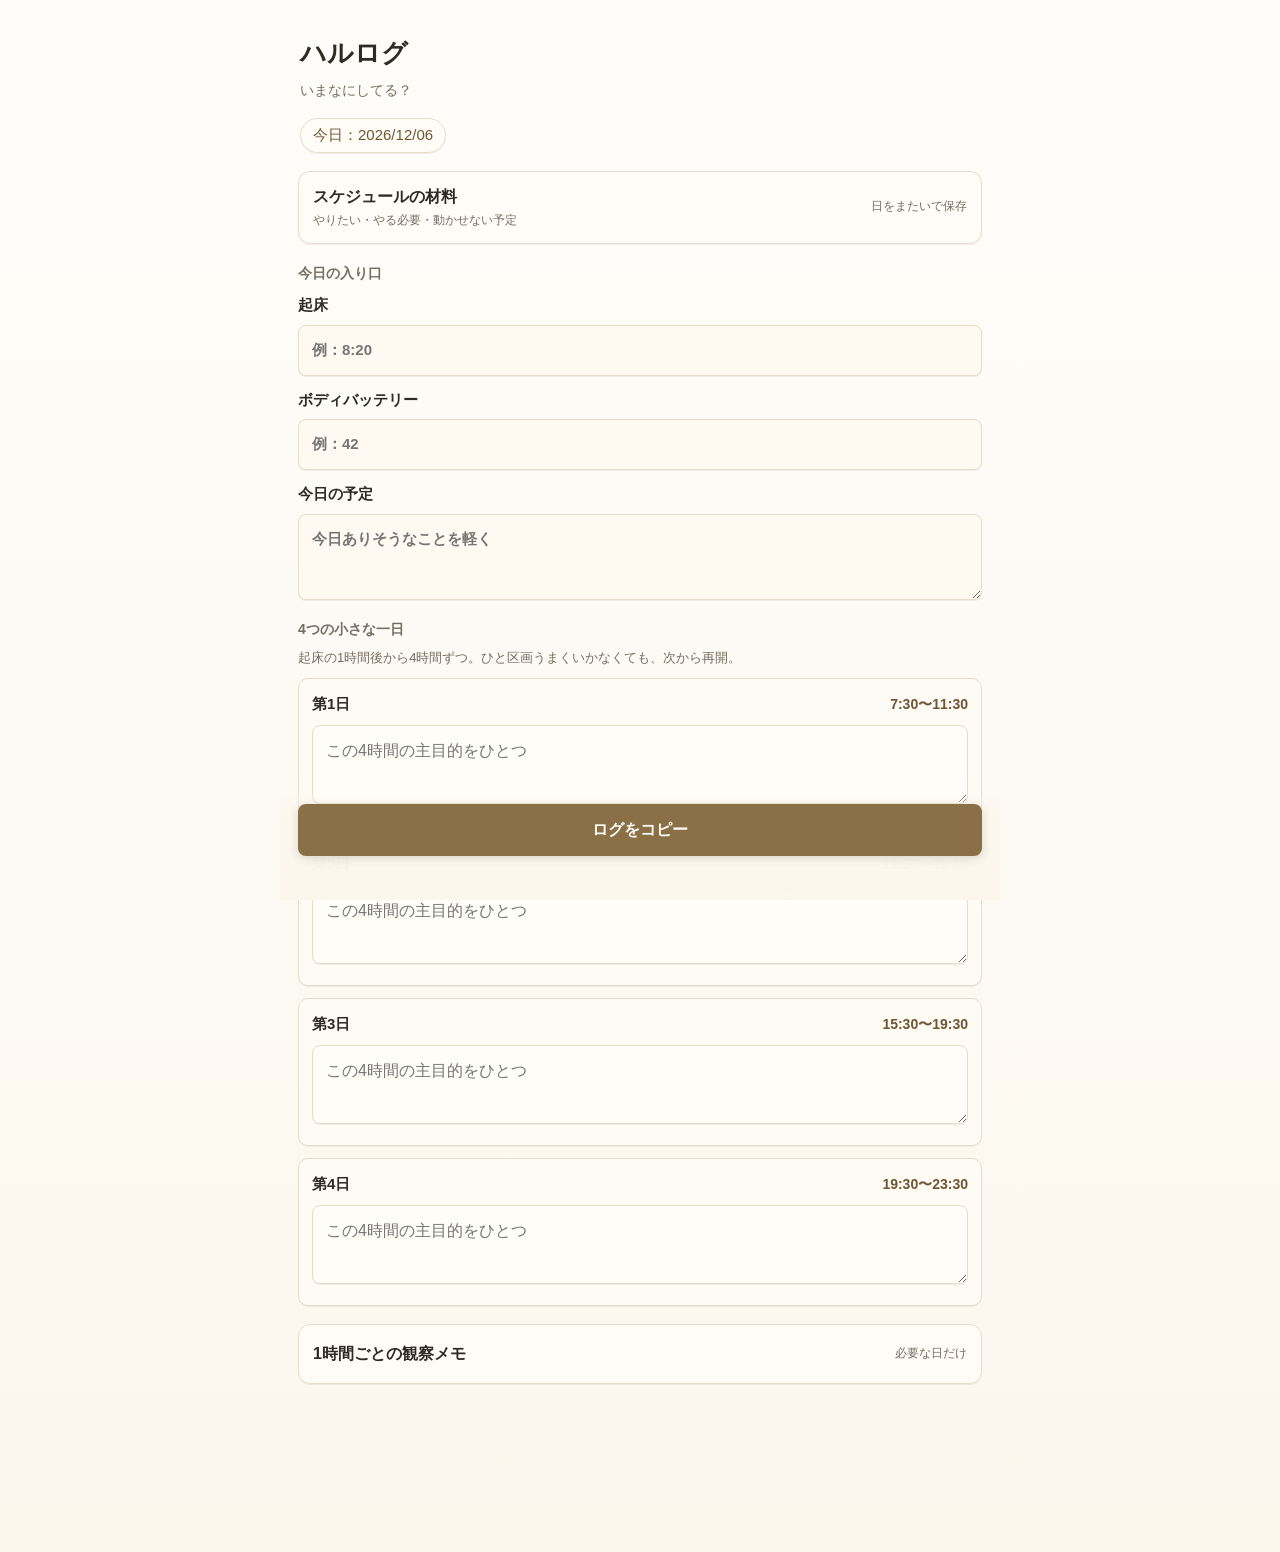
==== commit b25ad492: "Add persistent scheduling materials" ====
--- a/index.html
+++ b/index.html
@@ -12,419 +12,7 @@
   <link rel="apple-touch-icon" href="icons/icon-180.png">
   <link rel="icon" href="icons/icon.svg" type="image/svg+xml">
   <title>ハルログ｜いまなにしてる？</title>
-  <style>
-    :root {
-      --paper: #fffdf7;
-      --cream: #fbf7ed;
-      --ink: #2f2a24;
-      --muted: #756d62;
-      --line: #e8dcc9;
-      --field: #fffaf1;
-      --accent: #8b6f47;
-      --accent-dark: #6f5633;
-      --accent-soft: #f1e6d4;
-      --shadow: 0 1px 0 rgba(86, 67, 40, 0.08);
-    }
-
-    * { box-sizing: border-box; }
-
-    html {
-      min-height: 100%;
-      background: var(--cream);
-    }
-
-    body {
-      min-height: 100%;
-      margin: 0;
-      color: var(--ink);
-      background:
-        linear-gradient(180deg, rgba(255, 255, 255, 0.7), rgba(251, 247, 237, 0.95)),
-        var(--cream);
-      font-family: -apple-system, BlinkMacSystemFont, "Hiragino Sans", "Yu Gothic", "YuGothic", "Noto Sans JP", sans-serif;
-      font-size: 16px;
-      line-height: 1.65;
-    }
-
-    .app {
-      width: min(100%, 720px);
-      margin: 0 auto;
-      padding: max(22px, env(safe-area-inset-top)) 18px max(30px, env(safe-area-inset-bottom));
-    }
-
-    header { padding: 10px 2px 18px; }
-
-    h1 {
-      margin: 0;
-      font-size: 26px;
-      font-weight: 700;
-    }
-
-    .subtitle {
-      margin: 4px 0 0;
-      color: var(--muted);
-      font-size: 14px;
-    }
-
-    .today {
-      display: inline-flex;
-      align-items: center;
-      min-height: 34px;
-      margin-top: 16px;
-      padding: 4px 12px;
-      border: 1px solid var(--line);
-      border-radius: 999px;
-      background: rgba(255, 253, 247, 0.76);
-      color: var(--accent-dark);
-      font-size: 15px;
-      box-shadow: var(--shadow);
-    }
-
-    main {
-      display: grid;
-      gap: 18px;
-      padding-bottom: 8px;
-    }
-
-    section { padding: 0; }
-
-    .section-title {
-      margin: 0 0 8px;
-      color: var(--muted);
-      font-size: 14px;
-      font-weight: 700;
-    }
-
-    .section-note {
-      margin: -2px 0 10px;
-      color: var(--muted);
-      font-size: 13px;
-    }
-
-    .field-group,
-    .day-list,
-    .hour-list {
-      display: grid;
-      gap: 12px;
-    }
-
-    label {
-      display: grid;
-      gap: 7px;
-      color: var(--ink);
-      font-size: 15px;
-      font-weight: 650;
-    }
-
-    input,
-    textarea {
-      width: 100%;
-      border: 1px solid var(--line);
-      border-radius: 8px;
-      background: var(--field);
-      color: var(--ink);
-      font: inherit;
-      box-shadow: var(--shadow);
-      outline: none;
-      -webkit-appearance: none;
-      appearance: none;
-    }
-
-    input {
-      min-height: 50px;
-      padding: 12px 13px;
-    }
-
-    textarea {
-      min-height: 86px;
-      padding: 12px 13px;
-      resize: vertical;
-    }
-
-    input:focus,
-    textarea:focus {
-      border-color: #c5a778;
-      background: #fffdf8;
-      box-shadow: 0 0 0 3px rgba(197, 167, 120, 0.22);
-    }
-
-    .day-card {
-      padding: 13px;
-      border: 1px solid var(--line);
-      border-radius: 10px;
-      background: rgba(255, 253, 247, 0.72);
-      box-shadow: var(--shadow);
-    }
-
-    .day-heading {
-      display: flex;
-      align-items: baseline;
-      justify-content: space-between;
-      gap: 12px;
-      margin-bottom: 8px;
-    }
-
-    .day-number {
-      color: var(--ink);
-      font-size: 15px;
-      font-weight: 700;
-    }
-
-    .day-time {
-      color: var(--accent-dark);
-      font-size: 14px;
-      font-weight: 700;
-      white-space: nowrap;
-    }
-
-    .day-card textarea {
-      min-height: 76px;
-      background: var(--paper);
-    }
-
-    .review-card,
-    .hour-details {
-      overflow: hidden;
-      border: 1px solid var(--line);
-      border-radius: 12px;
-      background: rgba(255, 253, 247, 0.82);
-      box-shadow: var(--shadow);
-    }
-
-    .review-card > summary,
-    .hour-details > summary {
-      display: flex;
-      align-items: center;
-      justify-content: space-between;
-      gap: 12px;
-      min-height: 58px;
-      padding: 12px 14px;
-      color: var(--ink);
-      font-weight: 700;
-      cursor: pointer;
-      list-style: none;
-      -webkit-tap-highlight-color: transparent;
-    }
-
-    .review-card > summary::-webkit-details-marker,
-    .hour-details > summary::-webkit-details-marker {
-      display: none;
-    }
-
-    .summary-main {
-      display: grid;
-      gap: 1px;
-    }
-
-    .summary-date,
-    .summary-status,
-    .detail-hint {
-      color: var(--muted);
-      font-size: 12px;
-      font-weight: 500;
-    }
-
-    .summary-status {
-      color: var(--accent-dark);
-      white-space: nowrap;
-    }
-
-    .review-body {
-      display: grid;
-      gap: 16px;
-      padding: 0 14px 15px;
-      border-top: 1px solid rgba(232, 220, 201, 0.78);
-    }
-
-    .previous-plan {
-      margin-top: 14px;
-      padding: 12px;
-      border-radius: 9px;
-      background: var(--accent-soft);
-    }
-
-    .previous-plan-title {
-      margin: 0 0 5px;
-      color: var(--accent-dark);
-      font-size: 13px;
-      font-weight: 700;
-    }
-
-    .previous-plan-list {
-      display: grid;
-      gap: 4px;
-      margin: 0;
-      padding-left: 1.2em;
-      font-size: 14px;
-    }
-
-    .previous-plan-empty {
-      margin: 0;
-      color: var(--muted);
-      font-size: 14px;
-    }
-
-    fieldset {
-      min-width: 0;
-      margin: 0;
-      padding: 0;
-      border: 0;
-    }
-
-    legend {
-      margin-bottom: 8px;
-      color: var(--ink);
-      font-size: 15px;
-      font-weight: 700;
-    }
-
-    .choice-grid {
-      display: grid;
-      grid-template-columns: repeat(2, minmax(0, 1fr));
-      gap: 8px;
-    }
-
-    .choice {
-      position: relative;
-      display: block;
-      font-weight: 600;
-    }
-
-    .choice input {
-      position: absolute;
-      width: 1px;
-      height: 1px;
-      min-height: 0;
-      margin: 0;
-      padding: 0;
-      opacity: 0;
-      pointer-events: none;
-    }
-
-    .choice span {
-      display: flex;
-      align-items: center;
-      justify-content: center;
-      min-height: 46px;
-      padding: 9px 8px;
-      border: 1px solid var(--line);
-      border-radius: 9px;
-      background: var(--paper);
-      color: var(--ink);
-      font-size: 14px;
-      text-align: center;
-      box-shadow: var(--shadow);
-    }
-
-    .choice input:focus-visible + span {
-      box-shadow: 0 0 0 3px rgba(197, 167, 120, 0.22);
-    }
-
-    .choice input:checked + span {
-      border-color: #b99661;
-      background: var(--accent-soft);
-      color: var(--accent-dark);
-      font-weight: 700;
-    }
-
-    .review-note input {
-      background: var(--paper);
-    }
-
-    .review-actions {
-      display: grid;
-      gap: 8px;
-    }
-
-    button {
-      width: 100%;
-      min-height: 52px;
-      border: 0;
-      border-radius: 8px;
-      background: var(--accent);
-      color: #fffdf8;
-      font: inherit;
-      font-weight: 700;
-      box-shadow: 0 2px 8px rgba(71, 52, 26, 0.18);
-      cursor: pointer;
-      -webkit-tap-highlight-color: transparent;
-    }
-
-    button:active {
-      transform: translateY(1px);
-      background: var(--accent-dark);
-    }
-
-    .secondary-button {
-      min-height: 44px;
-      border: 1px solid var(--line);
-      background: transparent;
-      color: var(--muted);
-      box-shadow: none;
-      font-size: 14px;
-    }
-
-    .secondary-button:active {
-      background: var(--accent-soft);
-      color: var(--accent-dark);
-    }
-
-    .hour-details[open] > summary {
-      border-bottom: 1px solid var(--line);
-    }
-
-    .hour-details .hour-list {
-      padding: 13px;
-    }
-
-    .hour-row {
-      display: grid;
-      grid-template-columns: 62px 1fr;
-      gap: 10px;
-      align-items: start;
-      scroll-margin-bottom: 90px;
-    }
-
-    .hour {
-      padding-top: 11px;
-      color: var(--accent-dark);
-      font-size: 15px;
-      font-weight: 700;
-      white-space: nowrap;
-    }
-
-    .actions {
-      position: sticky;
-      bottom: 0;
-      z-index: 2;
-      margin: 4px -18px 0;
-      padding: 12px 18px calc(12px + env(safe-area-inset-bottom));
-      background: linear-gradient(180deg, rgba(251, 247, 237, 0), rgba(251, 247, 237, 0.96) 22%, var(--cream));
-    }
-
-    .message {
-      min-height: 24px;
-      margin: 8px 0 0;
-      color: var(--muted);
-      font-size: 14px;
-      text-align: center;
-    }
-
-    [hidden] { display: none !important; }
-
-    @media (max-width: 380px) {
-      .app {
-        padding-left: 14px;
-        padding-right: 14px;
-      }
-
-      .hour-row {
-        grid-template-columns: 56px 1fr;
-        gap: 8px;
-      }
-
-      h1 { font-size: 24px; }
-    }
-  </style>
+  <link rel="stylesheet" href="styles.css">
 </head>
 <body>
   <div class="app">
@@ -501,13 +89,49 @@
 
             <label class="review-note">
               ひとこと <span class="detail-hint">任意</span>
-              <input id="reviewNote" type="text" autocomplete="off" placeholder="例：19pまで修正／資料探しで詰まった">
+              <input id="reviewNote" type="text" autocomplete="off" placeholder="例：ここまで進んだ／資料探しで詰まった">
             </label>
 
             <div class="review-actions">
               <button id="completeReviewButton" type="button">昨日を記録して今日へ</button>
               <button class="secondary-button" id="skipReviewButton" type="button">今日はスキップ</button>
             </div>
+          </div>
+        </details>
+      </section>
+
+      <section aria-labelledby="scheduleTitle">
+        <details class="schedule-details" id="scheduleDetails">
+          <summary>
+            <span class="summary-main">
+              <span id="scheduleTitle">スケジュールの材料</span>
+              <span class="summary-date">やりたい・やる必要・動かせない予定</span>
+            </span>
+            <span class="detail-hint">日をまたいで保存</span>
+          </summary>
+
+          <div class="schedule-body">
+            <p class="schedule-note">材料だけ置けば大丈夫。仮スケジュールは、相談したあとに入れます。</p>
+
+            <label>
+              やりたいこと
+              <textarea id="scheduleWants" placeholder="例：個人作品を進める／絵の研究／片付け／行きたい場所"></textarea>
+            </label>
+
+            <label>
+              やらなければいけないこと（締め切り含む）
+              <textarea id="scheduleMusts" placeholder="例：○/○ 原稿提出／デザイン修正／返信"></textarea>
+            </label>
+
+            <label>
+              予定と休み
+              <textarea id="scheduleFixed" placeholder="例：毎週○曜は休み／○/○ 打ち合わせ／外出翌日は回復日"></textarea>
+            </label>
+
+            <label>
+              相談して決めた仮スケジュール <span class="detail-hint">相談結果</span>
+              <textarea id="scheduleDraft" placeholder="ここは、材料とその日の状態を見ながら決めた予定を入れます"></textarea>
+            </label>
           </div>
         </details>
       </section>
@@ -553,386 +177,6 @@
     </main>
   </div>
 
-  <script>
-    (() => {
-      const hours = Array.from({ length: 16 }, (_, index) => index + 7);
-      const dayPlans = Array.from({ length: 4 }, (_, index) => index);
-      const fields = ["wake", "battery", "plan"];
-      const today = new Date();
-      const previousDate = new Date(today);
-      previousDate.setDate(previousDate.getDate() - 1);
-
-      const dateKey = formatDate(today, "-");
-      const previousDateKey = formatDate(previousDate, "-");
-      const storageKey = `halulog:${dateKey}`;
-      const previousStorageKey = `halulog:${previousDateKey}`;
-      const todayLabel = formatDate(today, "/");
-      const previousDateLabel = formatDate(previousDate, "/");
-
-      const dayList = document.getElementById("dayList");
-      const hourList = document.getElementById("hourList");
-      const message = document.getElementById("message");
-      const yesterdaySection = document.getElementById("yesterdaySection");
-      const yesterdayReview = document.getElementById("yesterdayReview");
-      const reviewStatus = document.getElementById("reviewStatus");
-      const previousPlanContent = document.getElementById("previousPlanContent");
-
-      document.getElementById("todayText").textContent = `今日：${todayLabel}`;
-      document.getElementById("yesterdayDateText").textContent = previousDateLabel;
-
-      dayPlans.forEach((index) => {
-        const card = document.createElement("div");
-        card.className = "day-card";
-
-        const heading = document.createElement("div");
-        heading.className = "day-heading";
-
-        const number = document.createElement("div");
-        number.className = "day-number";
-        number.textContent = `第${index + 1}日`;
-
-        const time = document.createElement("div");
-        time.className = "day-time";
-        time.id = `day-time-${index}`;
-
-        const textarea = document.createElement("textarea");
-        textarea.id = `day-plan-${index}`;
-        textarea.dataset.dayPlan = String(index);
-        textarea.setAttribute("aria-label", `第${index + 1}日の予定`);
-        textarea.placeholder = "この4時間の主目的をひとつ";
-
-        heading.append(number, time);
-        card.append(heading, textarea);
-        dayList.append(card);
-      });
-
-      hours.forEach((hour) => {
-        const row = document.createElement("div");
-        row.className = "hour-row";
-
-        const time = document.createElement("div");
-        time.className = "hour";
-        time.textContent = `${hour}:00`;
-
-        const textarea = document.createElement("textarea");
-        textarea.id = `hour-${hour}`;
-        textarea.dataset.hour = String(hour);
-        textarea.setAttribute("aria-label", `${hour}:00 のメモ`);
-        textarea.placeholder = "やったことだけ";
-
-        row.append(time, textarea);
-        hourList.append(row);
-      });
-
-      const data = loadData(storageKey);
-      const previousData = loadData(previousStorageKey);
-      restoreData(data);
-      setupYesterdayReview(data.yesterdayReview || {}, previousData);
-
-      document.addEventListener("input", saveFromEvent);
-      document.addEventListener("change", saveFromEvent);
-
-      document.getElementById("completeReviewButton").addEventListener("click", () => {
-        yesterdayReview.dataset.completed = "true";
-        yesterdayReview.dataset.skipped = "false";
-        yesterdayReview.open = false;
-        reviewStatus.textContent = "記録済み";
-        saveData();
-        document.getElementById("todayStart").scrollIntoView({ behavior: "smooth", block: "start" });
-        window.setTimeout(() => document.getElementById("wake").focus(), 350);
-      });
-
-      document.getElementById("skipReviewButton").addEventListener("click", () => {
-        yesterdayReview.dataset.completed = "true";
-        yesterdayReview.dataset.skipped = "true";
-        yesterdayReview.open = false;
-        reviewStatus.textContent = "スキップ済み";
-        saveData();
-        document.getElementById("todayStart").scrollIntoView({ behavior: "smooth", block: "start" });
-      });
-
-      document.getElementById("copyButton").addEventListener("click", async () => {
-        const text = buildCopyText();
-
-        try {
-          await copyText(text);
-          showMessage("コピーしました");
-        } catch (error) {
-          showMessage("コピーできませんでした。本文を選んでコピーしてください。");
-        }
-      });
-
-      function saveFromEvent(event) {
-        if (event.target.id === "wake") {
-          updateDayTimes();
-        }
-
-        if (event.target.matches("input, textarea")) {
-          const saved = saveData();
-          showMessage(saved ? "保存しました" : "保存できませんでした", 900);
-        }
-      }
-
-      function formatDate(date, separator) {
-        const year = date.getFullYear();
-        const month = String(date.getMonth() + 1).padStart(2, "0");
-        const day = String(date.getDate()).padStart(2, "0");
-        return `${year}${separator}${month}${separator}${day}`;
-      }
-
-      function loadData(key) {
-        try {
-          return JSON.parse(localStorage.getItem(key)) || {};
-        } catch (error) {
-          return {};
-        }
-      }
-
-      function restoreData(saved) {
-        fields.forEach((id) => {
-          document.getElementById(id).value = saved[id] || "";
-        });
-
-        dayPlans.forEach((index) => {
-          document.getElementById(`day-plan-${index}`).value = saved.dayPlans?.[index] || "";
-        });
-
-        hours.forEach((hour) => {
-          document.getElementById(`hour-${hour}`).value = saved.logs?.[hour] || "";
-        });
-
-        updateDayTimes();
-      }
-
-      function setupYesterdayReview(savedReview, savedPreviousData) {
-        if (!hasMeaningfulLog(savedPreviousData)) {
-          yesterdaySection.hidden = true;
-          return;
-        }
-
-        yesterdaySection.hidden = false;
-        renderPreviousPlan(savedPreviousData);
-
-        setCheckedValue("reviewResult", savedReview.result || "");
-        setCheckedValue("reviewDuration", savedReview.duration || "");
-        document.getElementById("reviewNote").value = savedReview.note || "";
-
-        const isForPreviousDate = !savedReview.previousDate || savedReview.previousDate === previousDateKey;
-        const completed = isForPreviousDate && Boolean(savedReview.completed);
-        const skipped = completed && Boolean(savedReview.skipped);
-
-        yesterdayReview.dataset.completed = String(completed);
-        yesterdayReview.dataset.skipped = String(skipped);
-        yesterdayReview.open = !completed;
-        reviewStatus.textContent = completed ? (skipped ? "スキップ済み" : "記録済み") : "30秒で振り返り";
-      }
-
-      function hasMeaningfulLog(saved) {
-        if (!saved || typeof saved !== "object") return false;
-        if ([saved.wake, saved.battery, saved.plan].some(hasText)) return true;
-        if (Object.values(saved.dayPlans || {}).some(hasText)) return true;
-        return Object.values(saved.logs || {}).some(hasText);
-      }
-
-      function hasText(value) {
-        return String(value || "").trim().length > 0;
-      }
-
-      function renderPreviousPlan(saved) {
-        previousPlanContent.replaceChildren();
-        const items = [];
-
-        if (hasText(saved.plan)) {
-          items.push(saved.plan.trim());
-        }
-
-        dayPlans.forEach((index) => {
-          const text = saved.dayPlans?.[index];
-          if (!hasText(text)) return;
-          const timeLabel = getDayTimeLabelFromWake(saved.wake, index);
-          items.push(`第${index + 1}日（${timeLabel}） ${text.trim()}`);
-        });
-
-        if (items.length === 0) {
-          const empty = document.createElement("p");
-          empty.className = "previous-plan-empty";
-          empty.textContent = "予定の記録はありません";
-          previousPlanContent.append(empty);
-          return;
-        }
-
-        const list = document.createElement("ul");
-        list.className = "previous-plan-list";
-        items.forEach((text) => {
-          const item = document.createElement("li");
-          item.textContent = text;
-          list.append(item);
-        });
-        previousPlanContent.append(list);
-      }
-
-      function setCheckedValue(name, value) {
-        document.querySelectorAll(`input[name="${name}"]`).forEach((input) => {
-          input.checked = input.value === value;
-        });
-      }
-
-      function getCheckedValue(name) {
-        return document.querySelector(`input[name="${name}"]:checked`)?.value || "";
-      }
-
-      function collectData() {
-        const plannedDays = {};
-        dayPlans.forEach((index) => {
-          plannedDays[index] = document.getElementById(`day-plan-${index}`).value;
-        });
-
-        const logs = {};
-        hours.forEach((hour) => {
-          logs[hour] = document.getElementById(`hour-${hour}`).value;
-        });
-
-        return {
-          wake: document.getElementById("wake").value,
-          battery: document.getElementById("battery").value,
-          plan: document.getElementById("plan").value,
-          dayPlans: plannedDays,
-          logs,
-          yesterdayReview: {
-            previousDate: previousDateKey,
-            result: getCheckedValue("reviewResult"),
-            duration: getCheckedValue("reviewDuration"),
-            note: document.getElementById("reviewNote").value,
-            completed: yesterdayReview.dataset.completed === "true",
-            skipped: yesterdayReview.dataset.skipped === "true"
-          }
-        };
-      }
-
-      function saveData() {
-        try {
-          localStorage.setItem(storageKey, JSON.stringify(collectData()));
-          return true;
-        } catch (error) {
-          return false;
-        }
-      }
-
-      function buildCopyText() {
-        const current = collectData();
-        const lines = [];
-
-        if (current.yesterdayReview.completed && !current.yesterdayReview.skipped) {
-          lines.push(
-            "【昨日の振り返り】",
-            `日付：${previousDateLabel}`,
-            `昨日の予定：${previousData.plan || ""}`,
-            `進み具合：${current.yesterdayReview.result}`,
-            `作業時間：${current.yesterdayReview.duration}`,
-            `ひとこと：${current.yesterdayReview.note}`,
-            ""
-          );
-        }
-
-        lines.push(
-          "【ハルログ】",
-          `今日：${todayLabel}`,
-          `起床：${current.wake}`,
-          `ボディバッテリー：${current.battery}`,
-          `今日の予定：${current.plan}`,
-          "",
-          "【4つの小さな一日】"
-        );
-
-        dayPlans.forEach((index) => {
-          lines.push(`第${index + 1}日（${getDayTimeLabel(index)}）　${current.dayPlans[index]}`);
-        });
-
-        lines.push("", "【1時間ごとの観察メモ】");
-
-        hours.forEach((hour) => {
-          lines.push(`${hour}:00　${current.logs[hour]}`);
-        });
-
-        return lines.join("\n");
-      }
-
-      function updateDayTimes() {
-        dayPlans.forEach((index) => {
-          document.getElementById(`day-time-${index}`).textContent = getDayTimeLabel(index);
-        });
-      }
-
-      function getDayTimeLabel(index) {
-        return getDayTimeLabelFromWake(document.getElementById("wake").value, index);
-      }
-
-      function getDayTimeLabelFromWake(wakeValue, index) {
-        const wakeMinutes = parseTime(wakeValue);
-        const firstStart = (wakeMinutes ?? 390) + 60;
-        const start = firstStart + index * 240;
-        const end = start + 240;
-        return `${formatClock(start)}〜${formatClock(end)}`;
-      }
-
-      function parseTime(value) {
-        const match = String(value).trim().match(/^(\d{1,2}):(\d{2})$/);
-        if (!match) return null;
-
-        const hour = Number(match[1]);
-        const minute = Number(match[2]);
-        if (hour > 23 || minute > 59) return null;
-        return hour * 60 + minute;
-      }
-
-      function formatClock(totalMinutes) {
-        const dayOffset = Math.floor(totalMinutes / 1440);
-        const normalized = ((totalMinutes % 1440) + 1440) % 1440;
-        const hour = Math.floor(normalized / 60);
-        const minute = String(normalized % 60).padStart(2, "0");
-        return `${dayOffset > 0 ? "翌 " : ""}${hour}:${minute}`;
-      }
-
-      async function copyText(text) {
-        if (navigator.clipboard && window.isSecureContext) {
-          try {
-            await navigator.clipboard.writeText(text);
-            return;
-          } catch (error) {
-            // Safariで許可されない時は下の方法を試す
-          }
-        }
-
-        const helper = document.createElement("textarea");
-        helper.value = text;
-        helper.setAttribute("readonly", "");
-        helper.style.fontSize = "16px";
-        helper.style.position = "fixed";
-        helper.style.top = "0";
-        helper.style.left = "0";
-        helper.style.width = "1px";
-        helper.style.height = "1px";
-        helper.style.opacity = "0.01";
-        document.body.append(helper);
-        helper.focus();
-        helper.select();
-        helper.setSelectionRange(0, helper.value.length);
-        const copied = document.execCommand("copy");
-        helper.remove();
-
-        if (!copied) {
-          throw new Error("Copy failed");
-        }
-      }
-
-      function showMessage(text, duration = 1800) {
-        message.textContent = text;
-        window.clearTimeout(showMessage.timer);
-        showMessage.timer = window.setTimeout(() => {
-          message.textContent = "";
-        }, duration);
-      }
-    })();
-  </script>
+  <script src="app.js"></script>
 </body>
 </html>
--- a/styles.css
+++ b/styles.css
@@ -0,0 +1,432 @@
+    :root {
+      --paper: #fffdf7;
+      --cream: #fbf7ed;
+      --ink: #2f2a24;
+      --muted: #756d62;
+      --line: #e8dcc9;
+      --field: #fffaf1;
+      --accent: #8b6f47;
+      --accent-dark: #6f5633;
+      --accent-soft: #f1e6d4;
+      --shadow: 0 1px 0 rgba(86, 67, 40, 0.08);
+    }
+
+    * { box-sizing: border-box; }
+
+    html {
+      min-height: 100%;
+      background: var(--cream);
+    }
+
+    body {
+      min-height: 100%;
+      margin: 0;
+      color: var(--ink);
+      background:
+        linear-gradient(180deg, rgba(255, 255, 255, 0.7), rgba(251, 247, 237, 0.95)),
+        var(--cream);
+      font-family: -apple-system, BlinkMacSystemFont, "Hiragino Sans", "Yu Gothic", "YuGothic", "Noto Sans JP", sans-serif;
+      font-size: 16px;
+      line-height: 1.65;
+    }
+
+    .app {
+      width: min(100%, 720px);
+      margin: 0 auto;
+      padding: max(22px, env(safe-area-inset-top)) 18px max(30px, env(safe-area-inset-bottom));
+    }
+
+    header { padding: 10px 2px 18px; }
+
+    h1 {
+      margin: 0;
+      font-size: 26px;
+      font-weight: 700;
+    }
+
+    .subtitle {
+      margin: 4px 0 0;
+      color: var(--muted);
+      font-size: 14px;
+    }
+
+    .today {
+      display: inline-flex;
+      align-items: center;
+      min-height: 34px;
+      margin-top: 16px;
+      padding: 4px 12px;
+      border: 1px solid var(--line);
+      border-radius: 999px;
+      background: rgba(255, 253, 247, 0.76);
+      color: var(--accent-dark);
+      font-size: 15px;
+      box-shadow: var(--shadow);
+    }
+
+    main {
+      display: grid;
+      gap: 18px;
+      padding-bottom: 8px;
+    }
+
+    section { padding: 0; }
+
+    .section-title {
+      margin: 0 0 8px;
+      color: var(--muted);
+      font-size: 14px;
+      font-weight: 700;
+    }
+
+    .section-note {
+      margin: -2px 0 10px;
+      color: var(--muted);
+      font-size: 13px;
+    }
+
+    .field-group,
+    .day-list,
+    .hour-list {
+      display: grid;
+      gap: 12px;
+    }
+
+    label {
+      display: grid;
+      gap: 7px;
+      color: var(--ink);
+      font-size: 15px;
+      font-weight: 650;
+    }
+
+    input,
+    textarea {
+      width: 100%;
+      border: 1px solid var(--line);
+      border-radius: 8px;
+      background: var(--field);
+      color: var(--ink);
+      font: inherit;
+      box-shadow: var(--shadow);
+      outline: none;
+      -webkit-appearance: none;
+      appearance: none;
+    }
+
+    input {
+      min-height: 50px;
+      padding: 12px 13px;
+    }
+
+    textarea {
+      min-height: 86px;
+      padding: 12px 13px;
+      resize: vertical;
+    }
+
+    input:focus,
+    textarea:focus {
+      border-color: #c5a778;
+      background: #fffdf8;
+      box-shadow: 0 0 0 3px rgba(197, 167, 120, 0.22);
+    }
+
+    .day-card {
+      padding: 13px;
+      border: 1px solid var(--line);
+      border-radius: 10px;
+      background: rgba(255, 253, 247, 0.72);
+      box-shadow: var(--shadow);
+    }
+
+    .day-heading {
+      display: flex;
+      align-items: baseline;
+      justify-content: space-between;
+      gap: 12px;
+      margin-bottom: 8px;
+    }
+
+    .day-number {
+      color: var(--ink);
+      font-size: 15px;
+      font-weight: 700;
+    }
+
+    .day-time {
+      color: var(--accent-dark);
+      font-size: 14px;
+      font-weight: 700;
+      white-space: nowrap;
+    }
+
+    .day-card textarea {
+      min-height: 76px;
+      background: var(--paper);
+    }
+
+    .review-card,
+    .schedule-details,
+    .hour-details {
+      overflow: hidden;
+      border: 1px solid var(--line);
+      border-radius: 12px;
+      background: rgba(255, 253, 247, 0.82);
+      box-shadow: var(--shadow);
+    }
+
+    .review-card > summary,
+    .schedule-details > summary,
+    .hour-details > summary {
+      display: flex;
+      align-items: center;
+      justify-content: space-between;
+      gap: 12px;
+      min-height: 58px;
+      padding: 12px 14px;
+      color: var(--ink);
+      font-weight: 700;
+      cursor: pointer;
+      list-style: none;
+      -webkit-tap-highlight-color: transparent;
+    }
+
+    .review-card > summary::-webkit-details-marker,
+    .schedule-details > summary::-webkit-details-marker,
+    .hour-details > summary::-webkit-details-marker {
+      display: none;
+    }
+
+    .summary-main {
+      display: grid;
+      gap: 1px;
+    }
+
+    .summary-date,
+    .summary-status,
+    .detail-hint {
+      color: var(--muted);
+      font-size: 12px;
+      font-weight: 500;
+    }
+
+    .summary-status {
+      color: var(--accent-dark);
+      white-space: nowrap;
+    }
+
+    .review-body {
+      display: grid;
+      gap: 16px;
+      padding: 0 14px 15px;
+      border-top: 1px solid rgba(232, 220, 201, 0.78);
+    }
+
+    .previous-plan {
+      margin-top: 14px;
+      padding: 12px;
+      border-radius: 9px;
+      background: var(--accent-soft);
+    }
+
+    .previous-plan-title {
+      margin: 0 0 5px;
+      color: var(--accent-dark);
+      font-size: 13px;
+      font-weight: 700;
+    }
+
+    .previous-plan-list {
+      display: grid;
+      gap: 4px;
+      margin: 0;
+      padding-left: 1.2em;
+      font-size: 14px;
+    }
+
+    .previous-plan-empty {
+      margin: 0;
+      color: var(--muted);
+      font-size: 14px;
+    }
+
+    fieldset {
+      min-width: 0;
+      margin: 0;
+      padding: 0;
+      border: 0;
+    }
+
+    legend {
+      margin-bottom: 8px;
+      color: var(--ink);
+      font-size: 15px;
+      font-weight: 700;
+    }
+
+    .choice-grid {
+      display: grid;
+      grid-template-columns: repeat(2, minmax(0, 1fr));
+      gap: 8px;
+    }
+
+    .choice {
+      position: relative;
+      display: block;
+      font-weight: 600;
+    }
+
+    .choice input {
+      position: absolute;
+      width: 1px;
+      height: 1px;
+      min-height: 0;
+      margin: 0;
+      padding: 0;
+      opacity: 0;
+      pointer-events: none;
+    }
+
+    .choice span {
+      display: flex;
+      align-items: center;
+      justify-content: center;
+      min-height: 46px;
+      padding: 9px 8px;
+      border: 1px solid var(--line);
+      border-radius: 9px;
+      background: var(--paper);
+      color: var(--ink);
+      font-size: 14px;
+      text-align: center;
+      box-shadow: var(--shadow);
+    }
+
+    .choice input:focus-visible + span {
+      box-shadow: 0 0 0 3px rgba(197, 167, 120, 0.22);
+    }
+
+    .choice input:checked + span {
+      border-color: #b99661;
+      background: var(--accent-soft);
+      color: var(--accent-dark);
+      font-weight: 700;
+    }
+
+    .review-note input {
+      background: var(--paper);
+    }
+
+    .review-actions {
+      display: grid;
+      gap: 8px;
+    }
+
+    button {
+      width: 100%;
+      min-height: 52px;
+      border: 0;
+      border-radius: 8px;
+      background: var(--accent);
+      color: #fffdf8;
+      font: inherit;
+      font-weight: 700;
+      box-shadow: 0 2px 8px rgba(71, 52, 26, 0.18);
+      cursor: pointer;
+      -webkit-tap-highlight-color: transparent;
+    }
+
+    button:active {
+      transform: translateY(1px);
+      background: var(--accent-dark);
+    }
+
+    .secondary-button {
+      min-height: 44px;
+      border: 1px solid var(--line);
+      background: transparent;
+      color: var(--muted);
+      box-shadow: none;
+      font-size: 14px;
+    }
+
+    .secondary-button:active {
+      background: var(--accent-soft);
+      color: var(--accent-dark);
+    }
+
+    .schedule-details[open] > summary,
+    .hour-details[open] > summary {
+      border-bottom: 1px solid var(--line);
+    }
+
+    .schedule-body {
+      display: grid;
+      gap: 14px;
+      padding: 14px;
+    }
+
+    .schedule-note {
+      margin: 0;
+      color: var(--muted);
+      font-size: 13px;
+    }
+
+    .schedule-body textarea {
+      min-height: 74px;
+      background: var(--paper);
+    }
+
+    .hour-details .hour-list {
+      padding: 13px;
+    }
+
+    .hour-row {
+      display: grid;
+      grid-template-columns: 62px 1fr;
+      gap: 10px;
+      align-items: start;
+      scroll-margin-bottom: 90px;
+    }
+
+    .hour {
+      padding-top: 11px;
+      color: var(--accent-dark);
+      font-size: 15px;
+      font-weight: 700;
+      white-space: nowrap;
+    }
+
+    .actions {
+      position: sticky;
+      bottom: 0;
+      z-index: 2;
+      margin: 4px -18px 0;
+      padding: 12px 18px calc(12px + env(safe-area-inset-bottom));
+      background: linear-gradient(180deg, rgba(251, 247, 237, 0), rgba(251, 247, 237, 0.96) 22%, var(--cream));
+    }
+
+    .message {
+      min-height: 24px;
+      margin: 8px 0 0;
+      color: var(--muted);
+      font-size: 14px;
+      text-align: center;
+    }
+
+    [hidden] { display: none !important; }
+
+    @media (max-width: 380px) {
+      .app {
+        padding-left: 14px;
+        padding-right: 14px;
+      }
+
+      .hour-row {
+        grid-template-columns: 56px 1fr;
+        gap: 8px;
+      }
+
+      h1 { font-size: 24px; }
+    }
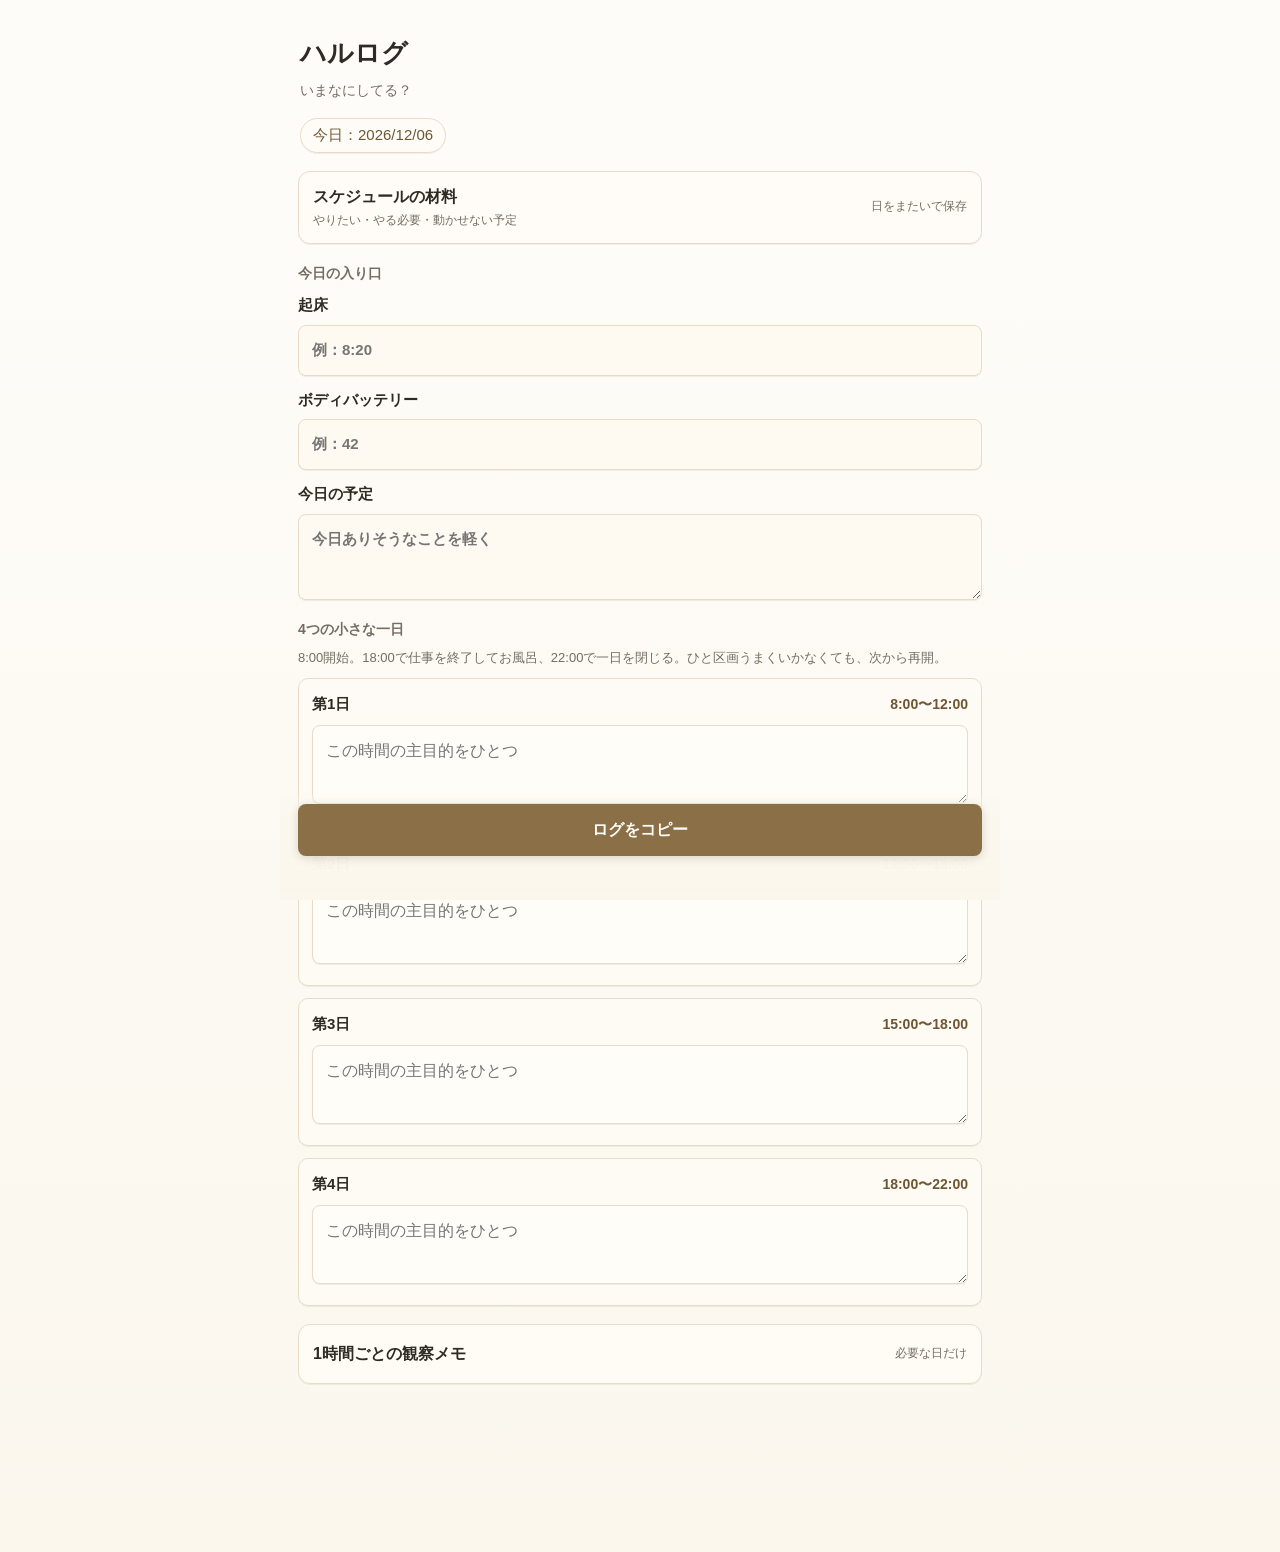
==== commit dc1ac0ac: "Update Halulog schedule guidance for fixed daily blocks" ====
--- a/index.html
+++ b/index.html
@@ -7,7 +7,7 @@
   <meta name="apple-mobile-web-app-title" content="ハルログ">
   <meta name="apple-mobile-web-app-status-bar-style" content="default">
   <meta name="theme-color" content="#fbf7ed">
-  <meta name="description" content="一日を4時間ずつの小さな区画に分けて予定と記録を残す、個人用の時間ログアプリです。">
+  <meta name="description" content="一日を4つの小さな区画に分けて予定と記録を残す、個人用の時間ログアプリです。">
   <link rel="manifest" href="manifest.json">
   <link rel="apple-touch-icon" href="icons/icon-180.png">
   <link rel="icon" href="icons/icon.svg" type="image/svg+xml">
@@ -156,7 +156,7 @@
 
       <section aria-labelledby="dayPlanTitle">
         <h2 class="section-title" id="dayPlanTitle">4つの小さな一日</h2>
-        <p class="section-note">起床の1時間後から4時間ずつ。ひと区画うまくいかなくても、次から再開。</p>
+        <p class="section-note">8:00開始。18:00で仕事を終了してお風呂、22:00で一日を閉じる。ひと区画うまくいかなくても、次から再開。</p>
         <div class="day-list" id="dayList"></div>
       </section>
 
@@ -179,4 +179,4 @@
 
   <script src="app.js"></script>
 </body>
-</html>
+</html>
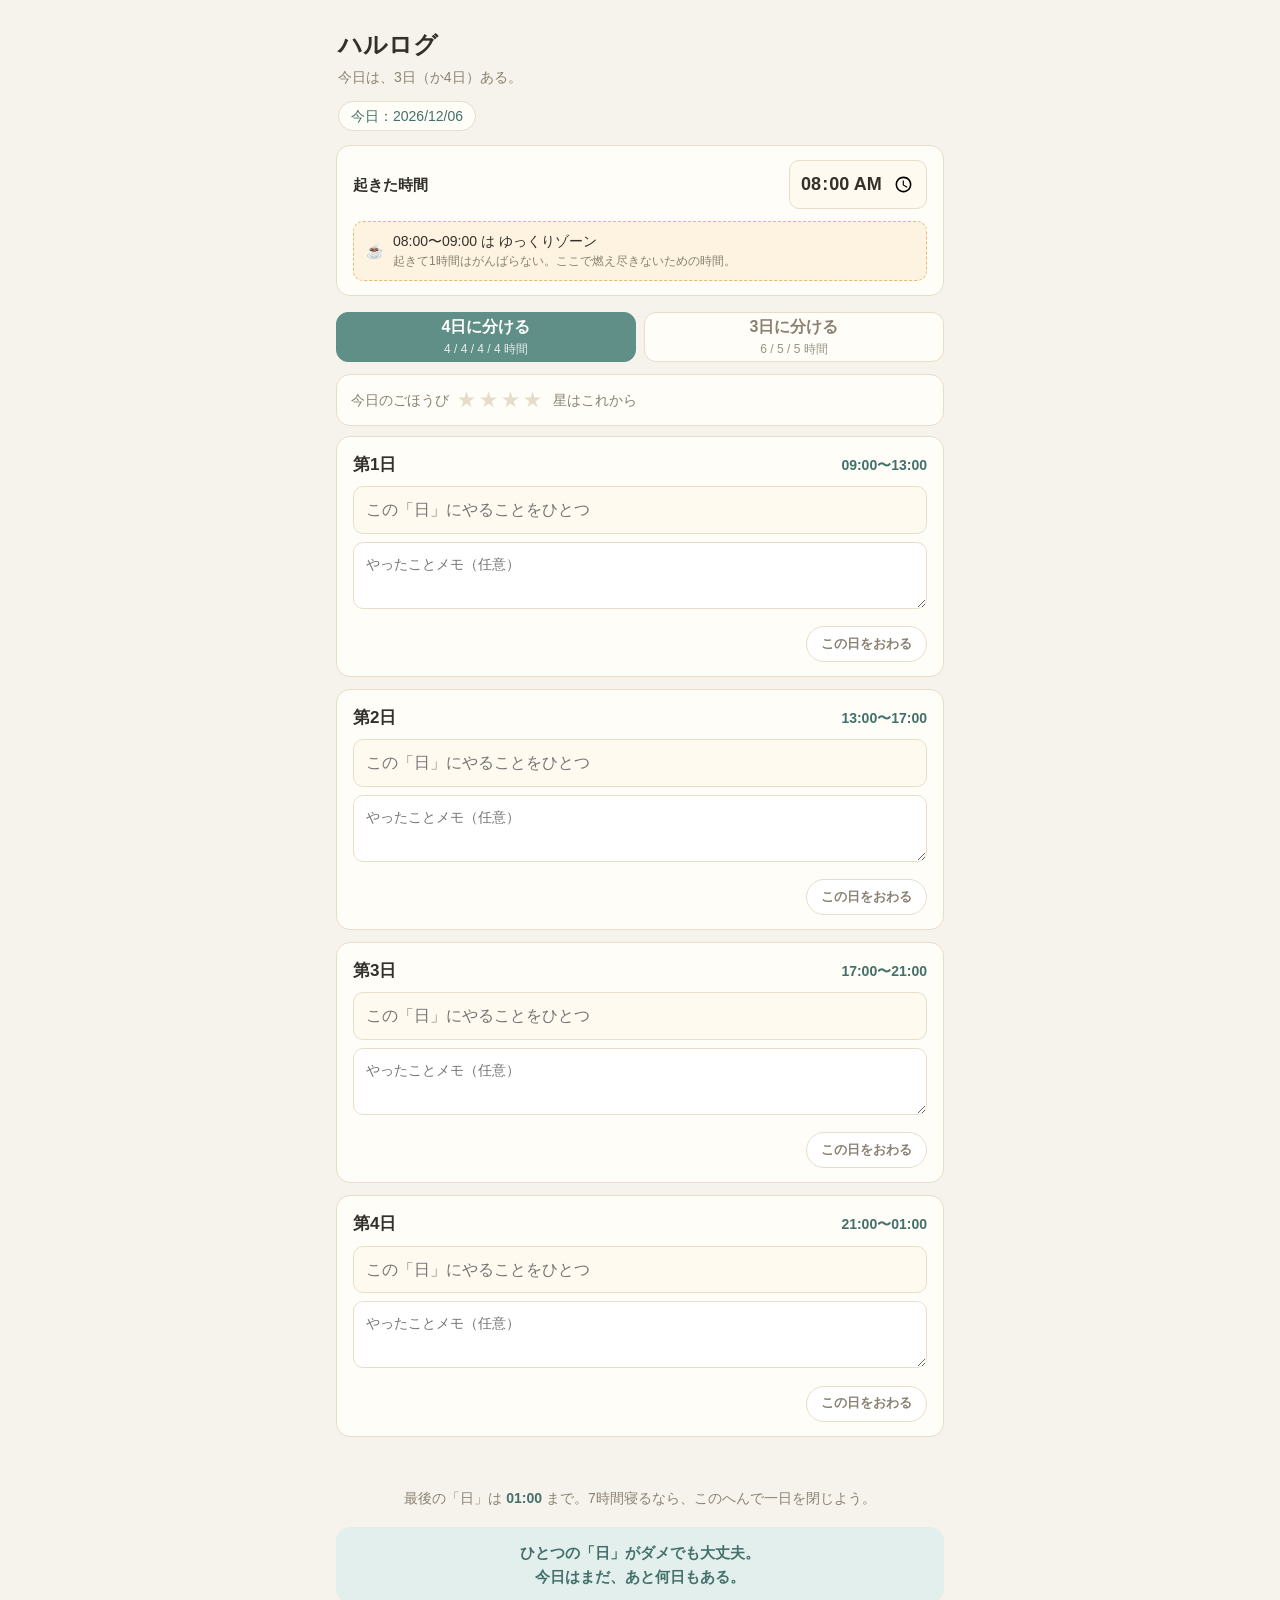
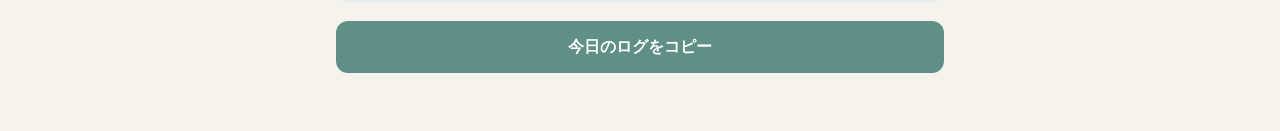
==== commit 314d7a02: "元の時間管理法に沿ったシンプル版に刷新（起床起点・4/4/4/4 or 6/5/5・ご褒美演出）" ====
--- a/index.html
+++ b/index.html
@@ -1,182 +1,474 @@
 <!doctype html>
 <html lang="ja">
 <head>
-  <meta charset="utf-8">
-  <meta name="viewport" content="width=device-width, initial-scale=1, viewport-fit=cover">
-  <meta name="apple-mobile-web-app-capable" content="yes">
-  <meta name="apple-mobile-web-app-title" content="ハルログ">
-  <meta name="apple-mobile-web-app-status-bar-style" content="default">
-  <meta name="theme-color" content="#fbf7ed">
-  <meta name="description" content="一日を4つの小さな区画に分けて予定と記録を残す、個人用の時間ログアプリです。">
-  <link rel="manifest" href="manifest.json">
-  <link rel="apple-touch-icon" href="icons/icon-180.png">
-  <link rel="icon" href="icons/icon.svg" type="image/svg+xml">
-  <title>ハルログ｜いまなにしてる？</title>
-  <link rel="stylesheet" href="styles.css">
+<meta charset="utf-8">
+<meta name="viewport" content="width=device-width, initial-scale=1, viewport-fit=cover">
+<meta name="apple-mobile-web-app-capable" content="yes">
+<meta name="apple-mobile-web-app-title" content="ハルログ">
+<meta name="theme-color" content="#f6f3ec">
+<meta name="description" content="起床を起点に一日を3つか4つの小さな「日」に分ける、個人用の時間ログアプリです。">
+<link rel="manifest" href="manifest.json">
+<link rel="apple-touch-icon" href="icons/icon-180.png">
+<link rel="icon" href="icons/icon.svg" type="image/svg+xml">
+<title>ハルログ｜今日は3日ある</title>
+<style>
+:root {
+--paper: #fffdf8;
+--bg: #f6f3ec;
+--ink: #33302a;
+--muted: #8a8172;
+--line: #e7ddc9;
+--lake: #5f8f87;
+--lake-dark: #43706a;
+--lake-soft: #e3efec;
+--sun: #e9b872;
+--radius: 14px;
+}
+* { box-sizing: border-box;}
+body {
+margin: 0;
+background: var(--bg);
+color: var(--ink);
+font-family: -apple-system, BlinkMacSystemFont, "Hiragino Sans", "Yu Gothic", "Noto Sans JP", sans-serif;
+font-size: 16px;
+line-height: 1.6;
+}
+.app {
+width: min(100%, 640px);
+margin: 0 auto;
+padding: max(20px, env(safe-area-inset-top)) 16px max(28px, env(safe-area-inset-bottom));
+}
+header { padding: 6px 2px 14px;}
+h1 { margin: 0; font-size: 24px;}
+.subtitle { margin: 2px 0 0; color: var(--muted); font-size: 14px;}
+.today {
+display: inline-block; margin-top: 12px; padding: 3px 12px;
+border: 1px solid var(--line); border-radius: 999px;
+background: var(--paper); color: var(--lake-dark); font-size: 14px;
+}
+
+.wake-card {
+background: var(--paper);
+border: 1px solid var(--line);
+border-radius: var(--radius);
+padding: 14px 16px;
+display: grid; gap: 12px;
+}
+.wake-row {
+display: flex; align-items: center; justify-content: space-between; gap: 12px;
+}
+.wake-row label { font-weight: 700; font-size: 15px;}
+input[type="time"] {
+font: inherit; font-size: 18px; font-weight: 700;
+border: 1px solid var(--line); border-radius: 10px;
+background: #fffaf0; color: var(--ink);
+padding: 8px 10px; min-height: 48px;
+}
+.slow-zone {
+display: flex; align-items: center; gap: 10px;
+background: #fdf3e0; border: 1px dashed var(--sun);
+border-radius: 10px; padding: 8px 12px; font-size: 14px;
+}
+.slow-zone.moon {
+width: 30px; height: 30px; flex: 0 0 auto;
+display: grid; place-items: center;
+background: #fff; border-radius: 50%; font-size: 16px;
+}
+.slow-zone small { color: var(--muted); display: block; font-size: 12px;}
+
+.mode-switch {
+display: grid; grid-template-columns: 1fr 1fr; gap: 8px; margin: 16px 0 6px;
+}
+.mode-switch button {
+min-height: 50px; border-radius: 12px; cursor: pointer;
+border: 1px solid var(--line); background: var(--paper);
+font: inherit; font-weight: 700; color: var(--muted);
+}
+.mode-switch button.active {
+background: var(--lake); border-color: var(--lake); color: #fff;
+}
+.mode-switch button small { display: block; font-weight: 400; font-size: 12px; opacity:.85;}
+
+.day-list { display: grid; gap: 12px; margin-top: 10px;}
+.day-card {
+background: var(--paper);
+border: 1px solid var(--line);
+border-radius: var(--radius);
+padding: 14px 16px;
+transition: opacity.2s;
+position: relative;
+overflow: hidden;
+}
+
+.stamp {
+position: absolute;
+top: 10px; right: 12px;
+width: 64px; height: 64px;
+border: 2.5px solid #d98a94;
+border-radius: 50%;
+color: #d98a94;
+display: grid; place-items: center;
+font-weight: 800; font-size: 13px; line-height: 1.25; text-align: center;
+transform: rotate(-12deg) scale(0);
+background: rgba(255, 255, 255, 0.65);
+pointer-events: none;
+}
+.day-card.done .stamp { transform: rotate(-12deg) scale(1); }
+.stamp.pop { animation: stamp-pop .45s cubic-bezier(.2, 2.2, .4, 1); }
+@keyframes stamp-pop {
+0% { transform: rotate(-30deg) scale(2.4); opacity: 0; }
+60% { transform: rotate(-12deg) scale(.92); opacity: 1; }
+100% { transform: rotate(-12deg) scale(1); opacity: 1; }
+}
+.stars-bar {
+display: flex; align-items: center; gap: 8px;
+margin-top: 12px; padding: 10px 14px;
+background: var(--paper); border: 1px solid var(--line); border-radius: var(--radius);
+font-size: 14px; color: var(--muted);
+}
+.stars-bar .stars { font-size: 19px; letter-spacing: 3px; color: #e5ddc9; }
+.stars-bar .stars .on { color: var(--sun); display: inline-block; }
+.stars-bar .stars .on.pop { animation: star-pop .5s cubic-bezier(.2, 2.4, .4, 1); }
+@keyframes star-pop { 0% { transform: scale(.2) rotate(-40deg); } 100% { transform: scale(1) rotate(0); } }
+.praise {
+min-height: 26px; margin: 10px 0 0; text-align: center;
+font-weight: 800; color: #c47b2d; font-size: 16px;
+}
+.confetti-piece {
+position: fixed; top: -12px; z-index: 50; pointer-events: none;
+border-radius: 2px;
+animation: confetti-fall linear forwards;
+}
+@keyframes confetti-fall {
+to { transform: translateY(105vh) rotate(720deg); opacity: .9; }
+}
+.day-card.now { border-color: var(--lake); box-shadow: 0 0 0 3px var(--lake-soft);}
+.day-card.done { background: #fbfaf5;}
+.day-head {
+display: flex; align-items: baseline; justify-content: space-between; gap: 8px;
+margin-bottom: 8px;
+}
+.day-name { font-weight: 800; font-size: 17px;}
+.day-name.now-badge {
+font-size: 11px; font-weight: 700; color: #fff; background: var(--lake);
+border-radius: 999px; padding: 2px 8px; margin-left: 6px; vertical-align: 2px;
+}
+.day-time { color: var(--lake-dark); font-weight: 700; font-size: 14px; white-space: nowrap;}
+.day-card input[type="text"],.day-card textarea {
+width: 100%; font: inherit;
+border: 1px solid var(--line); border-radius: 10px;
+background: #fffaf0; color: var(--ink);
+padding: 10px 12px; outline: none;
+}
+.day-card textarea {
+margin-top: 8px; min-height: 40px; font-size: 14px; resize: vertical;
+background: #fff; color: var(--muted);
+}
+.day-card input:focus,.day-card textarea:focus {
+border-color: var(--lake); background: #fff;
+box-shadow: 0 0 0 3px var(--lake-soft);
+}
+.done-row { margin-top: 10px; display: flex; justify-content: flex-end;}
+.done-btn {
+border: 1px solid var(--line); background: #fff; color: var(--muted);
+border-radius: 999px; padding: 6px 14px; font: inherit; font-size: 13px; font-weight: 700;
+cursor: pointer; min-height: 36px;
+}
+.day-card.done.done-btn { background: var(--lake-soft); color: var(--lake-dark); border-color: var(--lake);}
+.day-card.done.day-name { color: var(--muted);}
+
+.sleep-note {
+margin-top: 14px; text-align: center; color: var(--muted); font-size: 14px;
+}
+.sleep-note strong { color: var(--lake-dark);}
+.creed {
+margin-top: 18px; padding: 14px 16px;
+border-radius: var(--radius);
+background: var(--lake-soft); color: var(--lake-dark);
+font-size: 15px; text-align: center; font-weight: 700;
+}
+.actions { margin-top: 18px;}
+.actions button {
+width: 100%; min-height: 52px; border: 0; border-radius: 12px;
+background: var(--lake); color: #fff; font: inherit; font-weight: 700; cursor: pointer;
+}
+.actions button:active { background: var(--lake-dark);}
+.message { min-height: 22px; text-align: center; color: var(--muted); font-size: 14px; margin: 8px 0 0;}
+</style>
 </head>
 <body>
-  <div class="app">
-    <header>
-      <h1>ハルログ</h1>
-      <p class="subtitle">いまなにしてる？</p>
-      <div class="today" id="todayText" aria-live="polite"></div>
-    </header>
-
-    <main>
-      <section id="yesterdaySection" hidden aria-labelledby="yesterdayTitle">
-        <details class="review-card" id="yesterdayReview">
-          <summary>
-            <span class="summary-main">
-              <span id="yesterdayTitle">昨日どうだった？</span>
-              <span class="summary-date" id="yesterdayDateText"></span>
-            </span>
-            <span class="summary-status" id="reviewStatus">30秒で振り返り</span>
-          </summary>
-
-          <div class="review-body">
-            <div class="previous-plan">
-              <p class="previous-plan-title">昨日の予定</p>
-              <div id="previousPlanContent"></div>
-            </div>
-
-            <fieldset>
-              <legend>進み具合</legend>
-              <div class="choice-grid">
-                <label class="choice">
-                  <input type="radio" name="reviewResult" value="予定どおり">
-                  <span>予定どおり</span>
-                </label>
-                <label class="choice">
-                  <input type="radio" name="reviewResult" value="少し進んだ">
-                  <span>少し進んだ</span>
-                </label>
-                <label class="choice">
-                  <input type="radio" name="reviewResult" value="ほぼ進まず">
-                  <span>ほぼ進まず</span>
-                </label>
-                <label class="choice">
-                  <input type="radio" name="reviewResult" value="休んだ">
-                  <span>休んだ</span>
-                </label>
-              </div>
-            </fieldset>
-
-            <fieldset>
-              <legend>作業時間</legend>
-              <div class="choice-grid">
-                <label class="choice">
-                  <input type="radio" name="reviewDuration" value="〜2h">
-                  <span>〜2h</span>
-                </label>
-                <label class="choice">
-                  <input type="radio" name="reviewDuration" value="2〜4h">
-                  <span>2〜4h</span>
-                </label>
-                <label class="choice">
-                  <input type="radio" name="reviewDuration" value="4〜6h">
-                  <span>4〜6h</span>
-                </label>
-                <label class="choice">
-                  <input type="radio" name="reviewDuration" value="6〜8h">
-                  <span>6〜8h</span>
-                </label>
-                <label class="choice">
-                  <input type="radio" name="reviewDuration" value="8h〜">
-                  <span>8h〜</span>
-                </label>
-              </div>
-            </fieldset>
-
-            <label class="review-note">
-              ひとこと <span class="detail-hint">任意</span>
-              <input id="reviewNote" type="text" autocomplete="off" placeholder="例：ここまで進んだ／資料探しで詰まった">
-            </label>
-
-            <div class="review-actions">
-              <button id="completeReviewButton" type="button">昨日を記録して今日へ</button>
-              <button class="secondary-button" id="skipReviewButton" type="button">今日はスキップ</button>
-            </div>
-          </div>
-        </details>
-      </section>
-
-      <section aria-labelledby="scheduleTitle">
-        <details class="schedule-details" id="scheduleDetails">
-          <summary>
-            <span class="summary-main">
-              <span id="scheduleTitle">スケジュールの材料</span>
-              <span class="summary-date">やりたい・やる必要・動かせない予定</span>
-            </span>
-            <span class="detail-hint">日をまたいで保存</span>
-          </summary>
-
-          <div class="schedule-body">
-            <p class="schedule-note">材料だけ置けば大丈夫。仮スケジュールは、相談したあとに入れます。</p>
-
-            <label>
-              やりたいこと
-              <textarea id="scheduleWants" placeholder="例：個人作品を進める／絵の研究／片付け／行きたい場所"></textarea>
-            </label>
-
-            <label>
-              やらなければいけないこと（締め切り含む）
-              <textarea id="scheduleMusts" placeholder="例：○/○ 原稿提出／デザイン修正／返信"></textarea>
-            </label>
-
-            <label>
-              予定と休み
-              <textarea id="scheduleFixed" placeholder="例：毎週○曜は休み／○/○ 打ち合わせ／外出翌日は回復日"></textarea>
-            </label>
-
-            <label>
-              相談して決めた仮スケジュール <span class="detail-hint">相談結果</span>
-              <textarea id="scheduleDraft" placeholder="ここは、材料とその日の状態を見ながら決めた予定を入れます"></textarea>
-            </label>
-          </div>
-        </details>
-      </section>
-
-      <section id="todayStart" aria-labelledby="dayTitle">
-        <h2 class="section-title" id="dayTitle">今日の入り口</h2>
-        <div class="field-group">
-          <label>
-            起床
-            <input id="wake" type="text" autocomplete="off" placeholder="例：8:20">
-          </label>
-          <label>
-            ボディバッテリー
-            <input id="battery" type="text" inputmode="numeric" autocomplete="off" placeholder="例：42">
-          </label>
-          <label>
-            今日の予定
-            <textarea id="plan" placeholder="今日ありそうなことを軽く"></textarea>
-          </label>
-        </div>
-      </section>
-
-      <section aria-labelledby="dayPlanTitle">
-        <h2 class="section-title" id="dayPlanTitle">4つの小さな一日</h2>
-        <p class="section-note">8:00開始。18:00で仕事を終了してお風呂、22:00で一日を閉じる。ひと区画うまくいかなくても、次から再開。</p>
-        <div class="day-list" id="dayList"></div>
-      </section>
-
-      <section aria-labelledby="logTitle">
-        <details class="hour-details">
-          <summary>
-            <span id="logTitle">1時間ごとの観察メモ</span>
-            <span class="detail-hint">必要な日だけ</span>
-          </summary>
-          <div class="hour-list" id="hourList"></div>
-        </details>
-      </section>
-
-      <div class="actions">
-        <button id="copyButton" type="button">ログをコピー</button>
-        <p class="message" id="message" aria-live="polite"></p>
-      </div>
-    </main>
-  </div>
-
-  <script src="app.js"></script>
+<div class="app">
+<header>
+<h1>ハルログ</h1>
+<p class="subtitle">今日は、3日（か4日）ある。</p>
+<div class="today" id="todayText"></div>
+</header>
+
+<main>
+<div class="wake-card">
+<div class="wake-row">
+<label for="wake">起きた時間</label>
+<input id="wake" type="time" value="08:00">
+</div>
+<div class="slow-zone">
+<div class="moon">☕</div>
+<div>
+<span id="slowText">8:00〜9:00 は ゆっくりゾーン</span>
+<small>起きて1時間はがんばらない。ここで燃え尽きないための時間。</small>
+</div>
+</div>
+</div>
+
+<div class="mode-switch" role="group" aria-label="一日の分け方">
+<button id="mode4" type="button">4日に分ける<small>4 / 4 / 4 / 4 時間</small></button>
+<button id="mode3" type="button">3日に分ける<small>6 / 5 / 5 時間</small></button>
+</div>
+
+<div class="stars-bar"><span>今日のごほうび</span><span class="stars" id="stars"></span><span id="starsText"></span></div>
+
+<div class="day-list" id="dayList"></div>
+<p class="praise" id="praise" aria-live="polite"></p>
+
+<p class="sleep-note" id="sleepNote"></p>
+
+<div class="creed">ひとつの「日」がダメでも大丈夫。<br>今日はまだ、あと何日もある。</div>
+
+<div class="actions">
+<button id="copyButton" type="button">今日のログをコピー</button>
+<p class="message" id="message" aria-live="polite"></p>
+</div>
+</main>
+</div>
+
+<script>
+(() => {
+const PATTERNS = { 4: [4, 4, 4, 4], 3: [6, 5, 5]};
+const today = new Date();
+const pad = (n) => String(n).padStart(2, "0");
+const dateKey = `${today.getFullYear()}-${pad(today.getMonth() + 1)}-${pad(today.getDate())}`;
+const storageKey = `halulog-v2:${dateKey}`;
+const todayLabel = `${today.getFullYear()}/${pad(today.getMonth() + 1)}/${pad(today.getDate())}`;
+
+const wakeInput = document.getElementById("wake");
+const slowText = document.getElementById("slowText");
+const dayList = document.getElementById("dayList");
+const sleepNote = document.getElementById("sleepNote");
+const message = document.getElementById("message");
+const modeButtons = { 4: document.getElementById("mode4"), 3: document.getElementById("mode3")};
+
+const praiseEl = document.getElementById("praise");
+const starsEl = document.getElementById("stars");
+const starsTextEl = document.getElementById("starsText");
+const PRAISES = ["えらい！この日、クリア！", "おつかれさま、はる。この日は勝ち。", "よくやった！ごほうび受け取って。", "この日、制覇。次の日ものんびり行こう。", "できた！それで十分すぎるくらい。"];
+let lastCelebrated = -1;
+
+function confetti() {
+  const colors = ["#5f8f87", "#e9b872", "#d98a94", "#a8c8e0", "#f2d38a"];
+  for (let k = 0; k < 22; k++) {
+    const piece = document.createElement("div");
+    piece.className = "confetti-piece";
+    const size = 6 + Math.random() * 7;
+    piece.style.width = size + "px";
+    piece.style.height = size * (Math.random() > 0.5 ? 1 : 0.45) + "px";
+    piece.style.left = Math.random() * 100 + "vw";
+    piece.style.background = colors[Math.floor(Math.random() * colors.length)];
+    piece.style.animationDuration = 1.6 + Math.random() * 1.4 + "s";
+    piece.style.animationDelay = Math.random() * 0.25 + "s";
+    document.body.append(piece);
+    window.setTimeout(() => piece.remove(), 3600);
+  }
+}
+
+function celebrate(index, total) {
+  const doneCount = PATTERNS[state.mode].filter((_, j) => state.blocks[j] && state.blocks[j].done).length;
+  if (doneCount >= total) {
+    praiseEl.textContent = "全部の「日」が終わった！今日は完全勝利。ゆっくり休んで。";
+    confetti();
+    window.setTimeout(confetti, 350);
+  } else {
+    praiseEl.textContent = PRAISES[Math.floor(Math.random() * PRAISES.length)];
+    confetti();
+  }
+  lastCelebrated = index;
+}
+
+function renderStars(justLit) {
+  const pattern = PATTERNS[state.mode];
+  starsEl.replaceChildren();
+  let doneCount = 0;
+  pattern.forEach((_, j) => {
+    const on = state.blocks[j] && state.blocks[j].done;
+    if (on) doneCount++;
+    const star = document.createElement("span");
+    star.textContent = "★";
+    if (on) {
+      star.className = "on" + (j === justLit ? " pop" : "");
+    }
+    starsEl.append(star);
+  });
+  starsTextEl.textContent = doneCount === 0 ? "星はこれから" : doneCount >= pattern.length ? "今日は満点！" : `${doneCount}つ点灯`;
+}
+
+document.getElementById("todayText").textContent = `今日：${todayLabel}`;
+
+let state = load() || { wake: "08:00", mode: 4, blocks: {}};
+
+function load() {
+try { return JSON.parse(localStorage.getItem(storageKey));} catch (e) { return null;}
+}
+function save() {
+try { localStorage.setItem(storageKey, JSON.stringify(state)); showMessage("保存しました", 900);}
+catch (e) { showMessage("保存できませんでした");}
+}
+
+function toMin(hhmm) { const [h, m] = hhmm.split(":").map(Number); return h * 60 + m;}
+function toHHMM(min) { const t = ((min % 1440) + 1440) % 1440; return `${pad(Math.floor(t / 60))}:${pad(t % 60)}`;}
+
+function render() {
+const wakeMin = toMin(state.wake || "08:00");
+wakeInput.value = state.wake || "08:00";
+slowText.textContent = `${toHHMM(wakeMin)}〜${toHHMM(wakeMin + 60)} は ゆっくりゾーン`;
+
+Object.entries(modeButtons).forEach(([m, btn]) => {
+btn.classList.toggle("active", Number(m) === Number(state.mode));
+});
+
+const pattern = PATTERNS[state.mode];
+const now = new Date();
+const nowMin = now.getHours() * 60 + now.getMinutes();
+let cursor = wakeMin + 60;
+
+dayList.replaceChildren();
+pattern.forEach((hoursLen, i) => {
+const start = cursor, end = cursor + hoursLen * 60;
+cursor = end;
+const saved = state.blocks[i] || {};
+
+const card = document.createElement("div");
+card.className = "day-card" + (saved.done? " done": "");
+const isNow = nowMin >= start && nowMin < end;
+if (isNow) card.classList.add("now");
+
+const head = document.createElement("div");
+head.className = "day-head";
+const name = document.createElement("div");
+name.className = "day-name";
+name.textContent = `第${i + 1}日`;
+if (isNow) {
+const badge = document.createElement("span");
+badge.className = "now-badge";
+badge.textContent = "いまここ";
+name.append(badge);
+}
+const time = document.createElement("div");
+time.className = "day-time";
+time.textContent = `${toHHMM(start)}〜${toHHMM(end)}`;
+head.append(name, time);
+
+const plan = document.createElement("input");
+plan.type = "text";
+plan.placeholder = "この「日」にやることをひとつ";
+plan.value = saved.plan || "";
+plan.setAttribute("aria-label", `第${i + 1}日の予定`);
+plan.addEventListener("input", () => {
+state.blocks[i] = {...(state.blocks[i] || {}), plan: plan.value};
+save();
+});
+
+const memo = document.createElement("textarea");
+memo.placeholder = "やったことメモ（任意）";
+memo.value = saved.memo || "";
+memo.setAttribute("aria-label", `第${i + 1}日のメモ`);
+memo.addEventListener("input", () => {
+state.blocks[i] = {...(state.blocks[i] || {}), memo: memo.value};
+save();
+});
+
+const doneRow = document.createElement("div");
+doneRow.className = "done-row";
+const doneBtn = document.createElement("button");
+doneBtn.type = "button";
+doneBtn.className = "done-btn";
+doneBtn.textContent = saved.done? "✓ この日はおわり": "この日をおわる";
+doneBtn.addEventListener("click", () => {
+const turningOn = !saved.done;
+state.blocks[i] = {...(state.blocks[i] || {}), done: turningOn};
+if (turningOn) lastCelebrated = i;
+save(); render();
+if (turningOn) {
+celebrate(i, PATTERNS[state.mode].length);
+const cardEl = dayList.children[i];
+const stampEl = cardEl && cardEl.querySelector(".stamp");
+if (stampEl && stampEl.animate) {
+stampEl.animate([
+{ transform: "rotate(-32deg) scale(2.4)", opacity: 0 },
+{ transform: "rotate(-12deg) scale(0.92)", opacity: 1, offset: 0.6 },
+{ transform: "rotate(-12deg) scale(1)", opacity: 1 }
+], { duration: 450, easing: "cubic-bezier(.2,2.2,.4,1)" });
+}
+const starEl = starsEl.children[i];
+if (starEl && starEl.animate) {
+starEl.animate([
+{ transform: "scale(0.2) rotate(-40deg)" },
+{ transform: "scale(1.5) rotate(10deg)", offset: 0.55 },
+{ transform: "scale(1) rotate(0deg)" }
+], { duration: 500, easing: "ease-out" });
+}
+} else {
+lastCelebrated = -1;
+praiseEl.textContent = "";
+}
+});
+doneRow.append(doneBtn);
+
+const stamp = document.createElement("div");
+stamp.className = "stamp" + (saved.done && lastCelebrated === i ? " pop" : "");
+stamp.innerHTML = "よく<br>できた";
+card.append(head, plan, memo, doneRow, stamp);
+dayList.append(card);
+});
+
+sleepNote.innerHTML = `最後の「日」は <strong>${toHHMM(cursor)}</strong> まで。7時間寝るなら、このへんで一日を閉じよう。`;
+renderStars(lastCelebrated);
+}
+
+wakeInput.addEventListener("change", () => {
+state.wake = wakeInput.value || "08:00";
+save(); render();
+});
+Object.entries(modeButtons).forEach(([m, btn]) => {
+btn.addEventListener("click", () => { state.mode = Number(m); save(); render();});
+});
+
+document.getElementById("copyButton").addEventListener("click", async () => {
+const pattern = PATTERNS[state.mode];
+const wakeMin = toMin(state.wake || "08:00");
+let cursor = wakeMin + 60;
+const lines = ["", `今日：${todayLabel}`, `起床：${state.wake}`, `分け方：${pattern.join("/")}時間`, ""];
+pattern.forEach((len, i) => {
+const start = cursor, end = cursor + len * 60; cursor = end;
+const b = state.blocks[i] || {};
+lines.push(`第${i + 1}日 ${toHHMM(start)}〜${toHHMM(end)}　${b.plan || ""}${b.done? "（おわり）": ""}`);
+if (b.memo) lines.push(`　メモ：${b.memo}`);
+});
+try {
+await navigator.clipboard.writeText(lines.join("\n"));
+showMessage("コピーしました");
+} catch (e) {
+showMessage("コピーできませんでした");
+}
+});
+
+let msgTimer;
+function showMessage(text, duration = 1800) {
+message.textContent = text;
+window.clearTimeout(msgTimer);
+msgTimer = window.setTimeout(() => { message.textContent = "";}, duration);
+}
+
+render();
+window.setInterval(render, 60000);
+})();
+</script>
 </body>
-</html>+</html>
